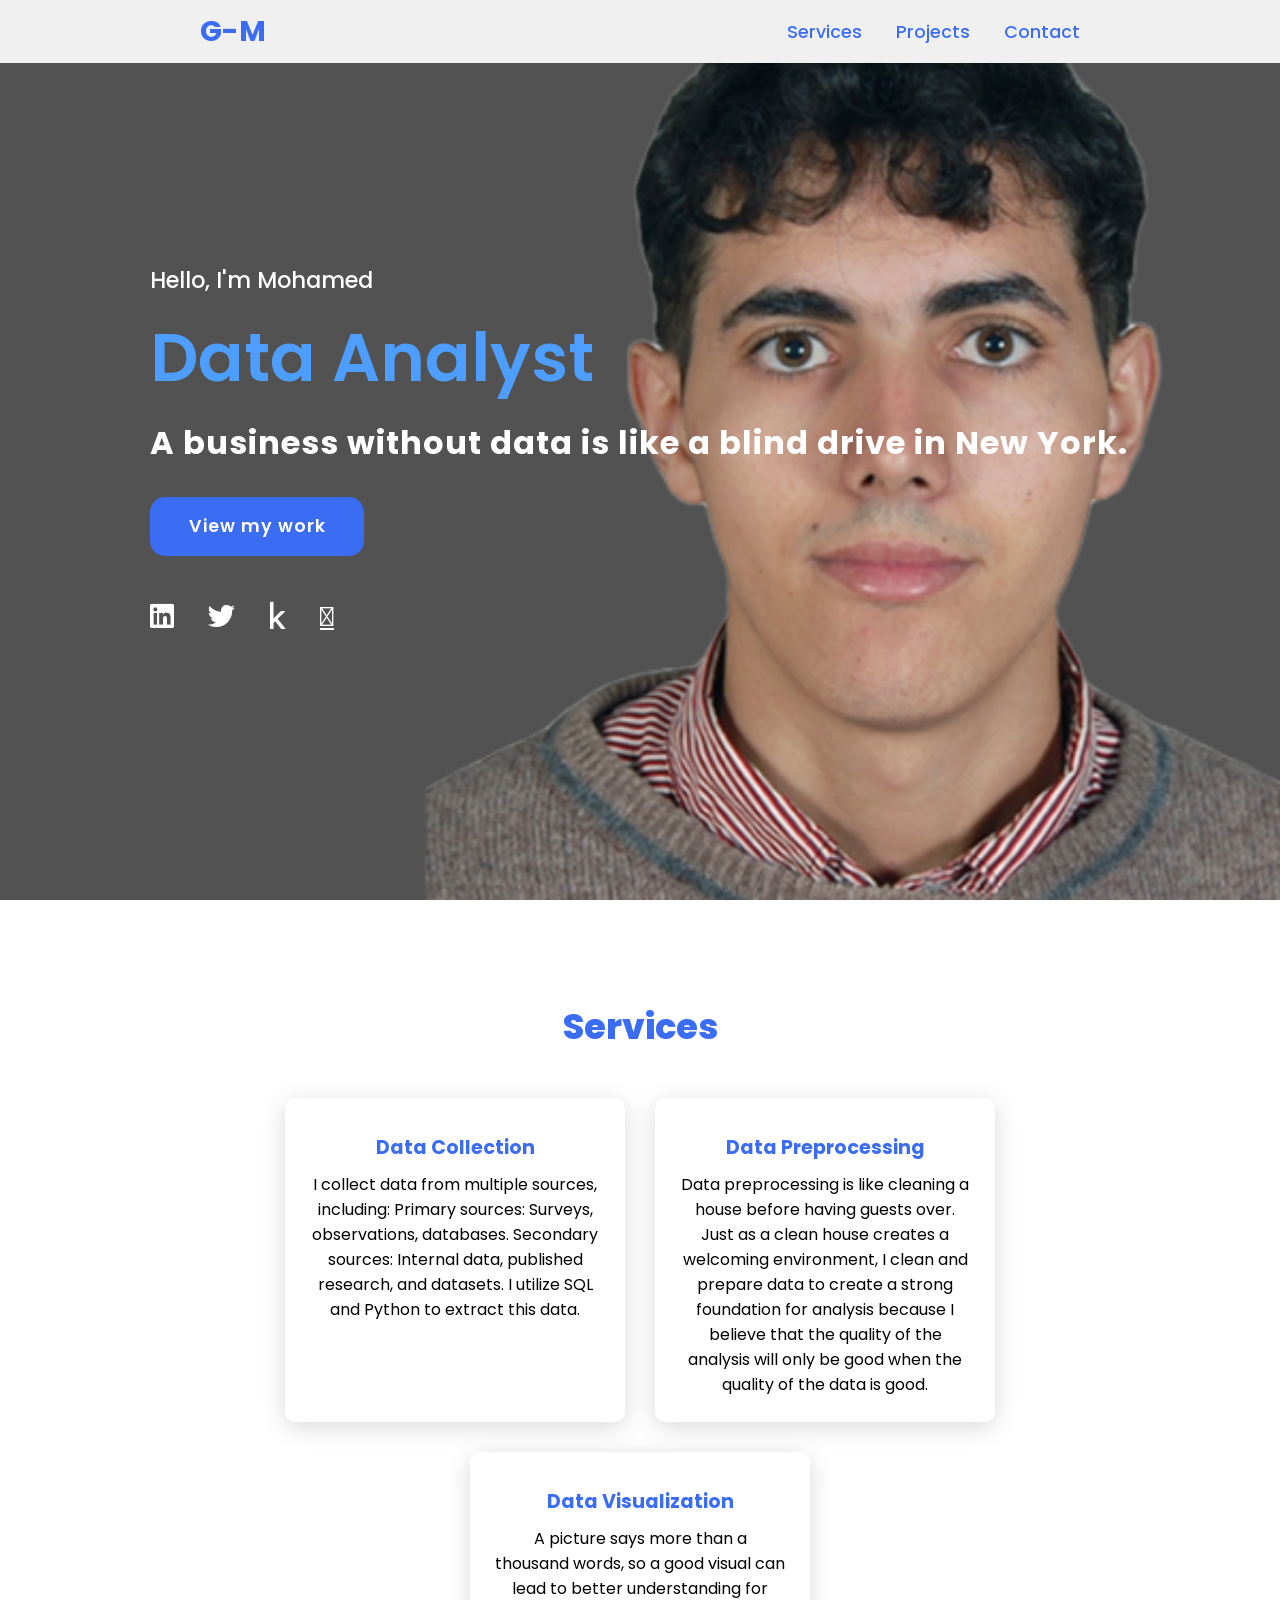
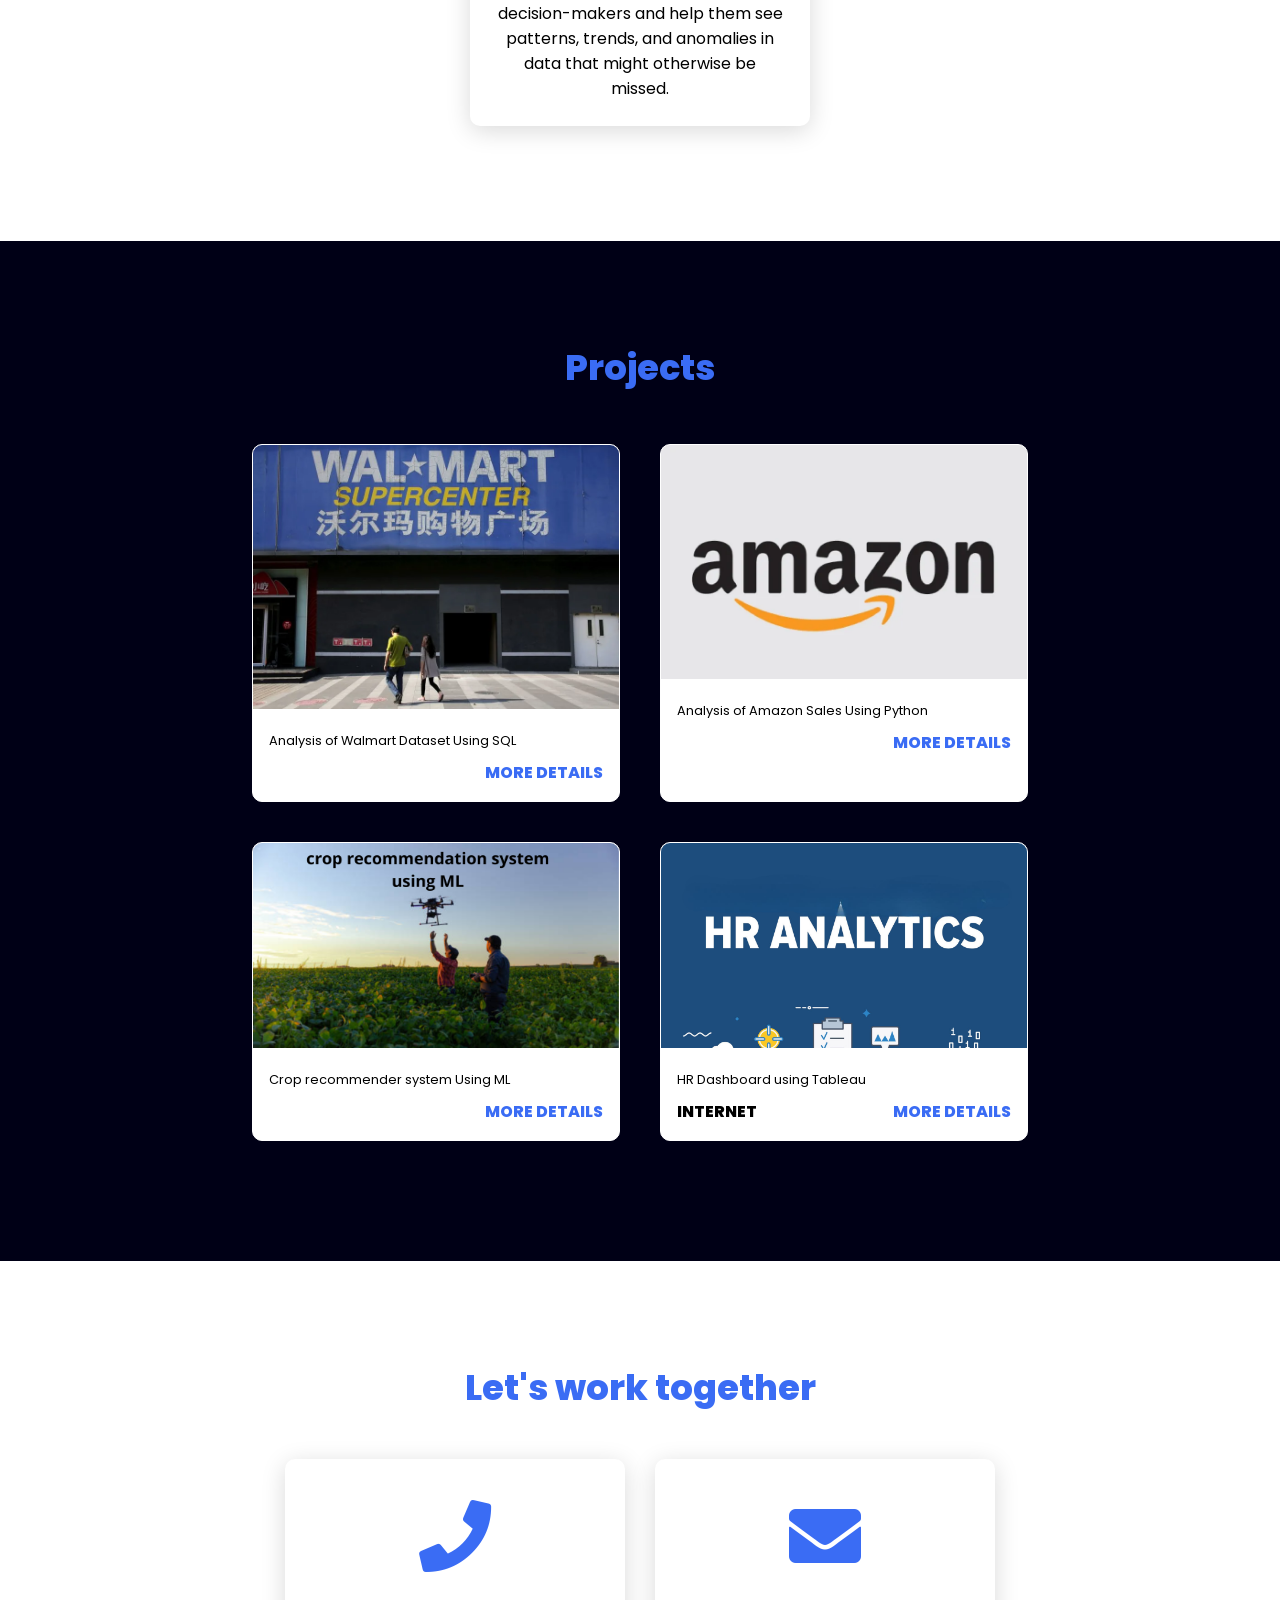
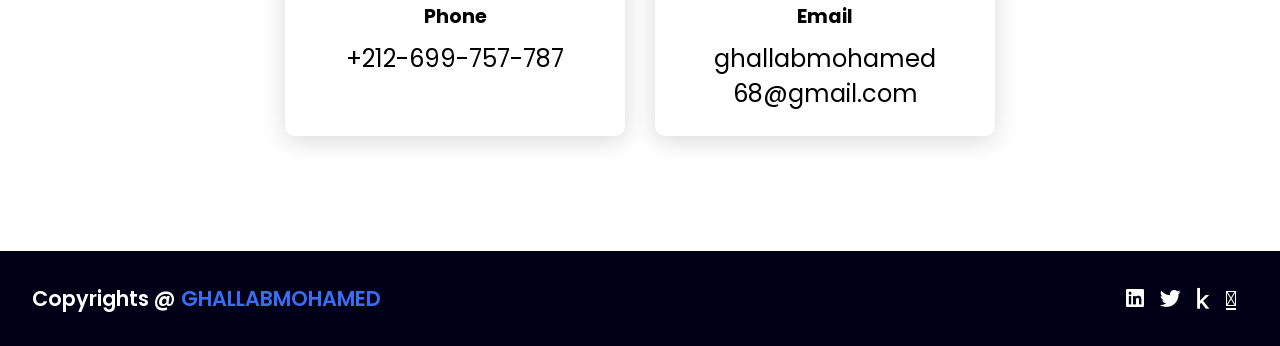
==== index.html @ c9caf2e6 "first commit" ====
<!DOCTYPE html>
<html lang="en">
<head>
    <meta charset="UTF-8">
    <meta http-equiv="X-UA-Compatible" content="IE=edge">
    <meta name="viewport" content="width=device-width, initial-scale=1.0">
    <link rel="stylesheet" href="https://cdnjs.cloudflare.com/ajax/libs/font-awesome/5.15.4/css/all.min.css">
    <link rel="stylesheet" href="style.css">
    <title>MOHAMED GHALLAB</title>
</head>
<body>

    <header>
        <a href="#" class="logo">G-M</a>
        <nav class="navigation">
            <a href="#services">Services</a>
            <a href="#projects">Projects</a>
            <a href="#contact">Contact</a>
        </nav>
    </header>


    <section class="main">
        <div>
            <h2>Hello, I'm Mohamed<br><span>Data Analyst</span></h2>
            <h3>A business without data is like a blind drive in New York.</h3>
            <a href="#projects" class="main-btn">View my work</a>
            <div class="social-icons">
                <a href="https://www.linkedin.com/in/mohamed-ghallab-603344230/"><i class="fab fa-linkedin"></i></a>
                <a href="https://x.com/Mohamed05622472"><i class="fab fa-twitter"></i></a>
                <a href="https://www.kaggle.com/moghallab"><i class="fab fa-kaggle"></i></a>
                <a href="https://github.com/MOHAMEDGHALLB"><i class="fa-brands fa-github"></i></a>
            </div>
        </div>
    </section>

    <section class="cards" id="services">
        <h2 class="title">Services</h2>
        <div class="content">
            <div class="card">
                <div class="icon">
                    <i class=></i>
                </div>
                <div class="info">
                    <h3>Data Collection</h3>
                    <p>I collect data from multiple sources, including:
                        Primary sources: Surveys, observations, databases.
                        Secondary sources: Internal data, published research, and datasets.
                        I utilize SQL and Python to extract this data.</p>
                </div>
            </div>
            <div class="card">
                <div class="icon">
                    <i class=></i>
                </div>
                <div class="info">
                    <h3>Data Preprocessing</h3>
                    <p>Data preprocessing is like cleaning a house before having guests over. Just as a clean house creates a welcoming environment, I clean and prepare data to create a strong foundation for analysis because I believe that the quality of the analysis will only be good when the quality of the data is good.</p>
                </div>
            </div>
            <div class="card">
                <div class="icon">
                    <i class=></i>
                </div>
                <div class="info">
                    <h3>Data Visualization </h3>
                    <p>A picture says more than a thousand words, so a good visual can lead to better understanding for decision-makers and help them see patterns, trends, and anomalies in data that might otherwise be missed.</p>
                </div>
            </div>
        </div>
    </section>

    <section class="projects" id="projects">
        <h2 class="title">Projects</h2>
        <div class="content">
            <div class="project-card">
                <div class="project-image">
                    <img src="images/walmart.webp" />
                </div>
                <div class="project-info">
                    <p class="project-category">
                        Analysis of Walmart Dataset Using SQL</p>
                    <strong class="project-title">
                        <span></span>
                        <a href="https://github.com/MOHAMEDGHALLB/-walmart-analysis-project-use-SQL" class="more-details">More details</a>
                    </strong>
                </div>
            </div>
            <div class="project-card">
                <div class="project-image">
                    <img src="images/amazon.webp" />
                </div>
                <div class="project-info">
                    <p class="project-category">Analysis of Amazon Sales Using Python</p>
                    <strong class="project-title">
                        <span></span>
                        <a href="https://github.com/MOHAMEDGHALLB/Amazon-Sales-Analysis" class="more-details">More details</a>
                    </strong>
                </div>
            </div>
            <div class="project-card">
                <div class="project-image">
                    <img src="images/crop.png" />
                </div>
                <div class="project-info">
                    <p class="project-category">Crop recommender system Using ML</p>
                    <strong class="project-title">
                        <span></span>
                        <a href="https://github.com/MOHAMEDGHALLB/Agriculture_C_R_System" class="more-details">More details</a>
                    </strong>
                </div>
            </div>
            
            <div class="project-card">
                <div class="project-image">
                    <img src="images/RH.jpg" />
                </div>
                <div class="project-info">
                    <p class="project-category">HR Dashboard using Tableau</p>
                    <strong class="project-title">
                        <span>Internet</span>
                        <a href="https://public.tableau.com/app/profile/mohamed.ghallab/viz/Book1_17102744918050/RHAnalysisReport" class="more-details">More details</a>
                    </strong>
                </div>
            </div>
        </div>
    </section>

    <section class="cards contact" id="contact">
        <h2 class="title">Let's work together</h2>
        <div class="content">
            <div class="card">
                <div class="icon">
                    <i class="fas fa-phone"></i>
                </div>
                <div class="info">
                    <h3>Phone</h3>
                    <p>+212-699-757-787</p>
                </div>
            </div>
            <div class="card">
                <div class="icon">
                    <i class="fas fa-envelope"></i>
                </div>
                <div class="info">
                    <h3>Email</h3>
                    <p>ghallabmohamed
                        68@gmail.com</p>
                </div>
            </div>
        </div>
    </section>
    
    <footer class="footer">
        <p class="footer-title">Copyrights @ <span>GHALLABMOHAMED</span></p>
        <div class="social-icons">
            <a href="https://www.linkedin.com/in/mohamed-ghallab-603344230/"><i class="fab fa-linkedin"></i></a>
            <a href="https://x.com/Mohamed05622472"><i class="fab fa-twitter"></i></a>
            <a href="https://www.kaggle.com/moghallab"><i class="fab fa-kaggle"></i></a>
            <a href="https://github.com/MOHAMEDGHALLB"><i class="fa-brands fa-github"></i></a>
        </div>
    </footer>

</body>

</html>
---- style.css ----
@import url('https://fonts.googleapis.com/css2?family=Poppins:ital,wght@0,100;0,200;0,300;0,400;0,500;0,600;0,700;0,800;0,900;1,100;1,200;1,300;1,400;1,500;1,600;1,700;1,800;1,900&display=swap');

*{
    font-family: 'Poppins', sans-serif;
    margin: 0;
    padding: 0;
    box-sizing: border-box;
    scroll-behavior: smooth; 
}


header {
    background-color: #f0f0f0;
    width: 100%;
    position: fixed;
    z-index: 999;
    display: flex;
    justify-content: space-between;
    align-items: center;
    padding: 10px 200px ;
}

.logo{
    text-decoration: none;
    color: #3a6cf4;
    text-transform: uppercase;
    font-weight: 700;
    font-size: 1.8em;
}

.navigation a{
    color: #3a6cf4;
    text-decoration: none;
    font-size: 1.1em;
    font-weight: 500;
    padding-left: 30px;
}

.navigation a:hover{
    color: #601cfc;
}

section {
    padding: 100px 150px;
}

.main {
    width: 100%;
    min-height: 100vh;
    display: flex;
    align-items: center;
    background: url(images/17.png) no-repeat;
    background-size: cover;
    background-position: right ;
    background-attachment: fixed;
}

.main h2 {
    color: #fff;
    font-size: 1.4em;
    font-weight: 500;
}

.main h2 span {
    display: inline-block;
    margin-top: 10px;
    color: #4e9eff;
    font-size: 3em;
    font-weight: 600;
}

.main h3 {
    color: #fff;
    font-size: 2em;
    font-weight: 700;
    letter-spacing: 1px;
    margin-top: 10px;
    margin-bottom: 30px;
}

.main-btn {
    color: #fff;
    background-color: #3a6cf4;
    text-decoration: none;
    font-size: 1.1em;
    font-weight: 600;
    display: inline-block;
    padding: 0.9375em 2.1875em;
    letter-spacing: 1px;
    border-radius: 15px;
    margin-bottom: 40px;
    transition: 0.7s ease;
}

.main-btn:hover {
    background-color: #0a49f6;
    transform: scale(1.1);
}

.social-icons a {
    color: #fff;
    font-size: 1.7em;
    padding-right: 30px;
}

.title {
    display: flex;
    justify-content: center;
    color: #3a6cf4;
    font-size: 2.2em;
    font-weight: 800;
    margin-bottom: 30px;
}

.content {
    display: flex;
    justify-content: center;
    flex-direction: row;
    flex-wrap: wrap;
}

.card {
    background-color: #fff;
    width: 21.25em;
    box-shadow: 0 5px 25px rgba(1 1 1 / 15%);
    border-radius: 10px;
    padding: 25px;
    margin: 15px;
    transition: 0.7s ease;
}

.card:hover {
    transform: scale(1.1);
}

.card .icon {
    color: #3a6cf4;
    font-size: 8em;
    text-align: center;
}

.info {
    text-align: center;
}

.info h3{
    color: #3a6cf4;
    font-size: 1.2em;
    font-weight: 700;
    margin: 10px;
}

.projects {
    background-color: #000016;
}

.projects .content{
    margin-top: 30px;
}

.project-card {
    background-color: #fff;
    border: 1px solid #fff;
    min-height: 14em;
    width: 23em;
    overflow: hidden;
    border-radius: 10px;
    margin: 20px;
    transition: 0.7s ease;
}

.project-card:hover {
   transform: scale(1.1);
}

.project-card:hover .project-image {
    opacity: 0.9;
 }

.project-image img{
    width: 100%
}

.project-info {
    padding: 1em;
}

.project-category {
    font-size: 0.8em;
    color: #000;
}

.project-title {
    display: flex;
    justify-content: space-between;
    text-transform: uppercase;
    font-weight: 800;
    margin-top: 10px;
}

.more-details {
    text-decoration: none;
    color: #3a6cf4;
}

.more-details:hover {
    color: #601cfc;
}

.contact .icon{
    font-size: 4.5em;
}

.contact .info h3 {
    color: #000;
}

.contact .info p {
    font-size: 1.5em;
}

.footer {
    background-color: #000016;
    color: #fff;
    padding: 2em;
    display: flex;
    justify-content: space-between;
}

.footer-title {
    font-size: 1.3em;
    font-weight: 600;
}

.footer-title span {
    color: #3a6cf4;
}

.footer .social-icons a{
    font-size: 1.3em;
    padding: 0 12px 0 0;
}

@media (max-width:1023px){
    header{
        padding: 12px 20px;
    }

    .navigation a{
        padding-left: 10px;
    }

    .title{
        font-size: 1.8em;
    }

    section{
        padding: 80px 20px;
    }

    .main-content h2{
        font-size: 1em;
    }

    .main-content h3{
        font-size: 1.6em;
    }

    .content{
        flex-direction: column;
        align-items: center;
    }

}

@media (max-width:641px){
    body{
        font-size: 12px;
    }

    .main-content h2{
        font-size: 0.8em;
    }

    .main-content h3{
        font-size: 1.4em;
    }
}

@media (max-width:300px){
    body{
        font-size: 10px;
     
    }
}
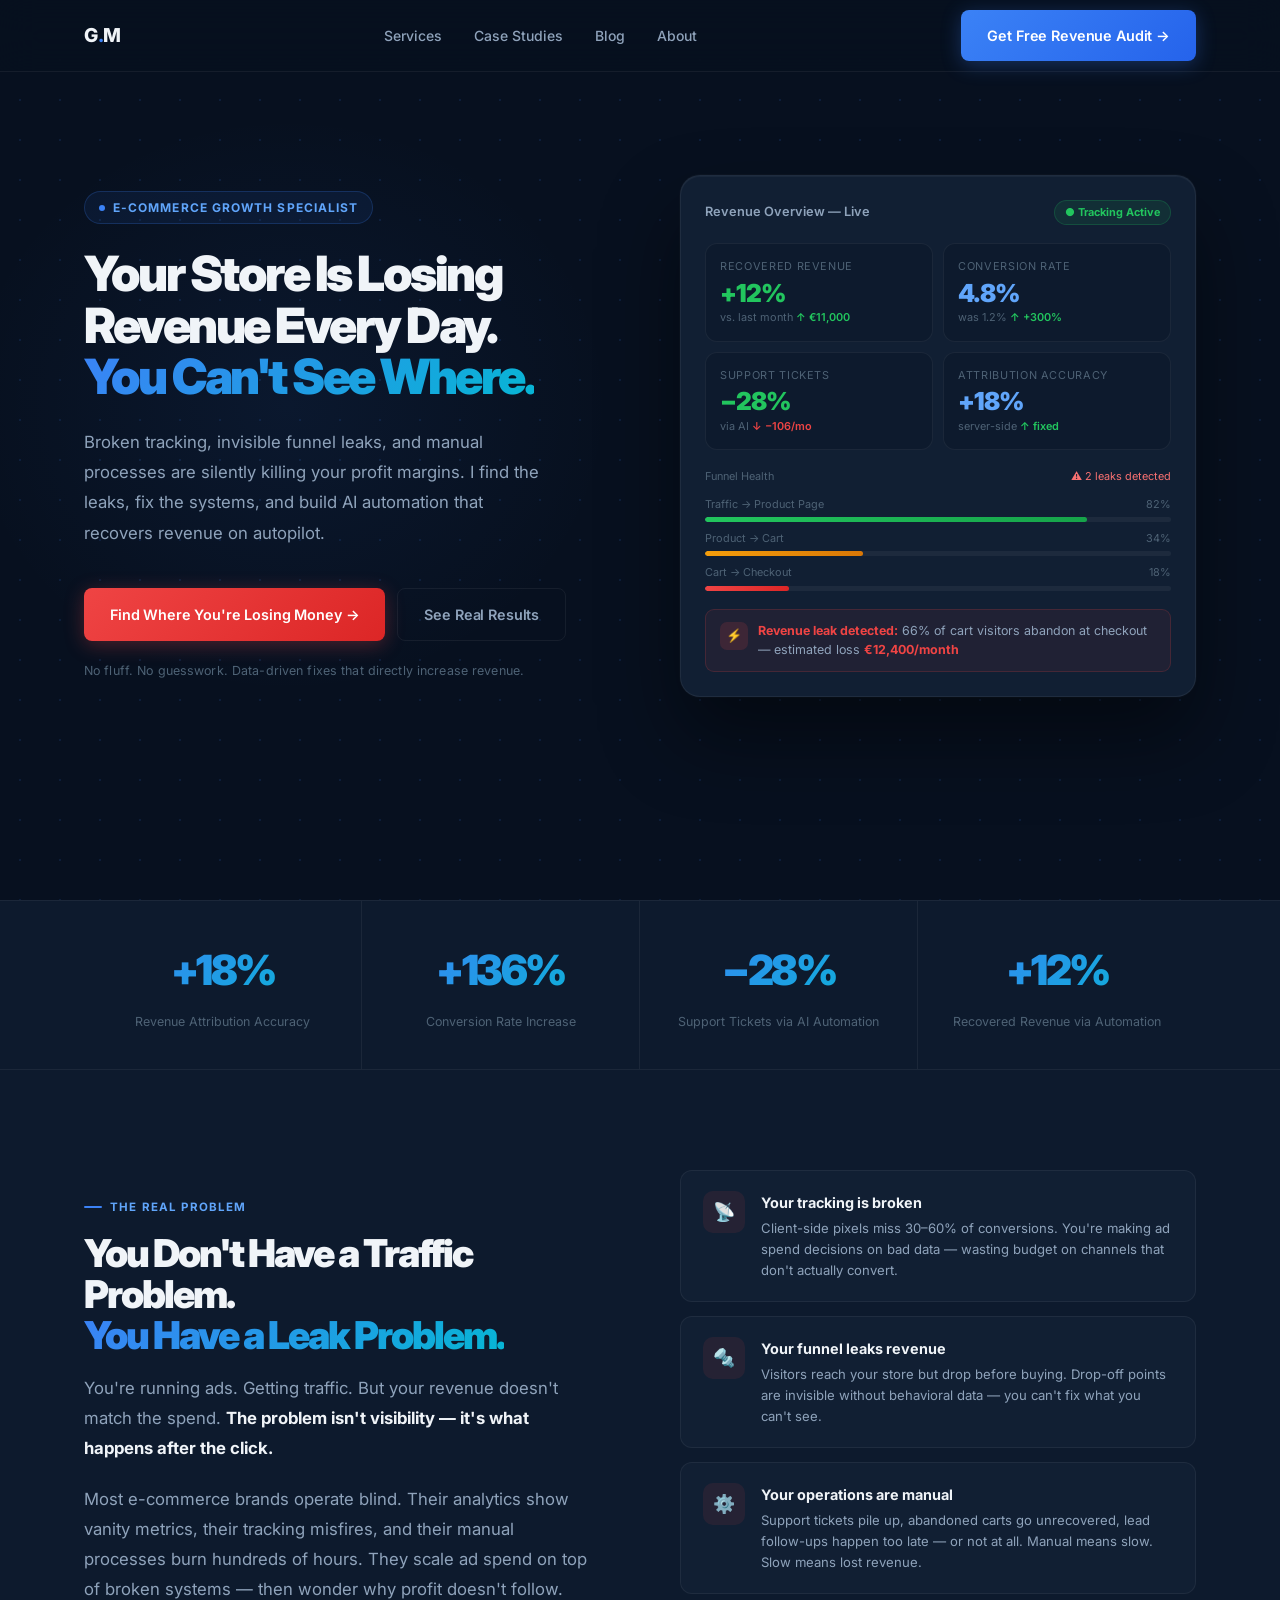
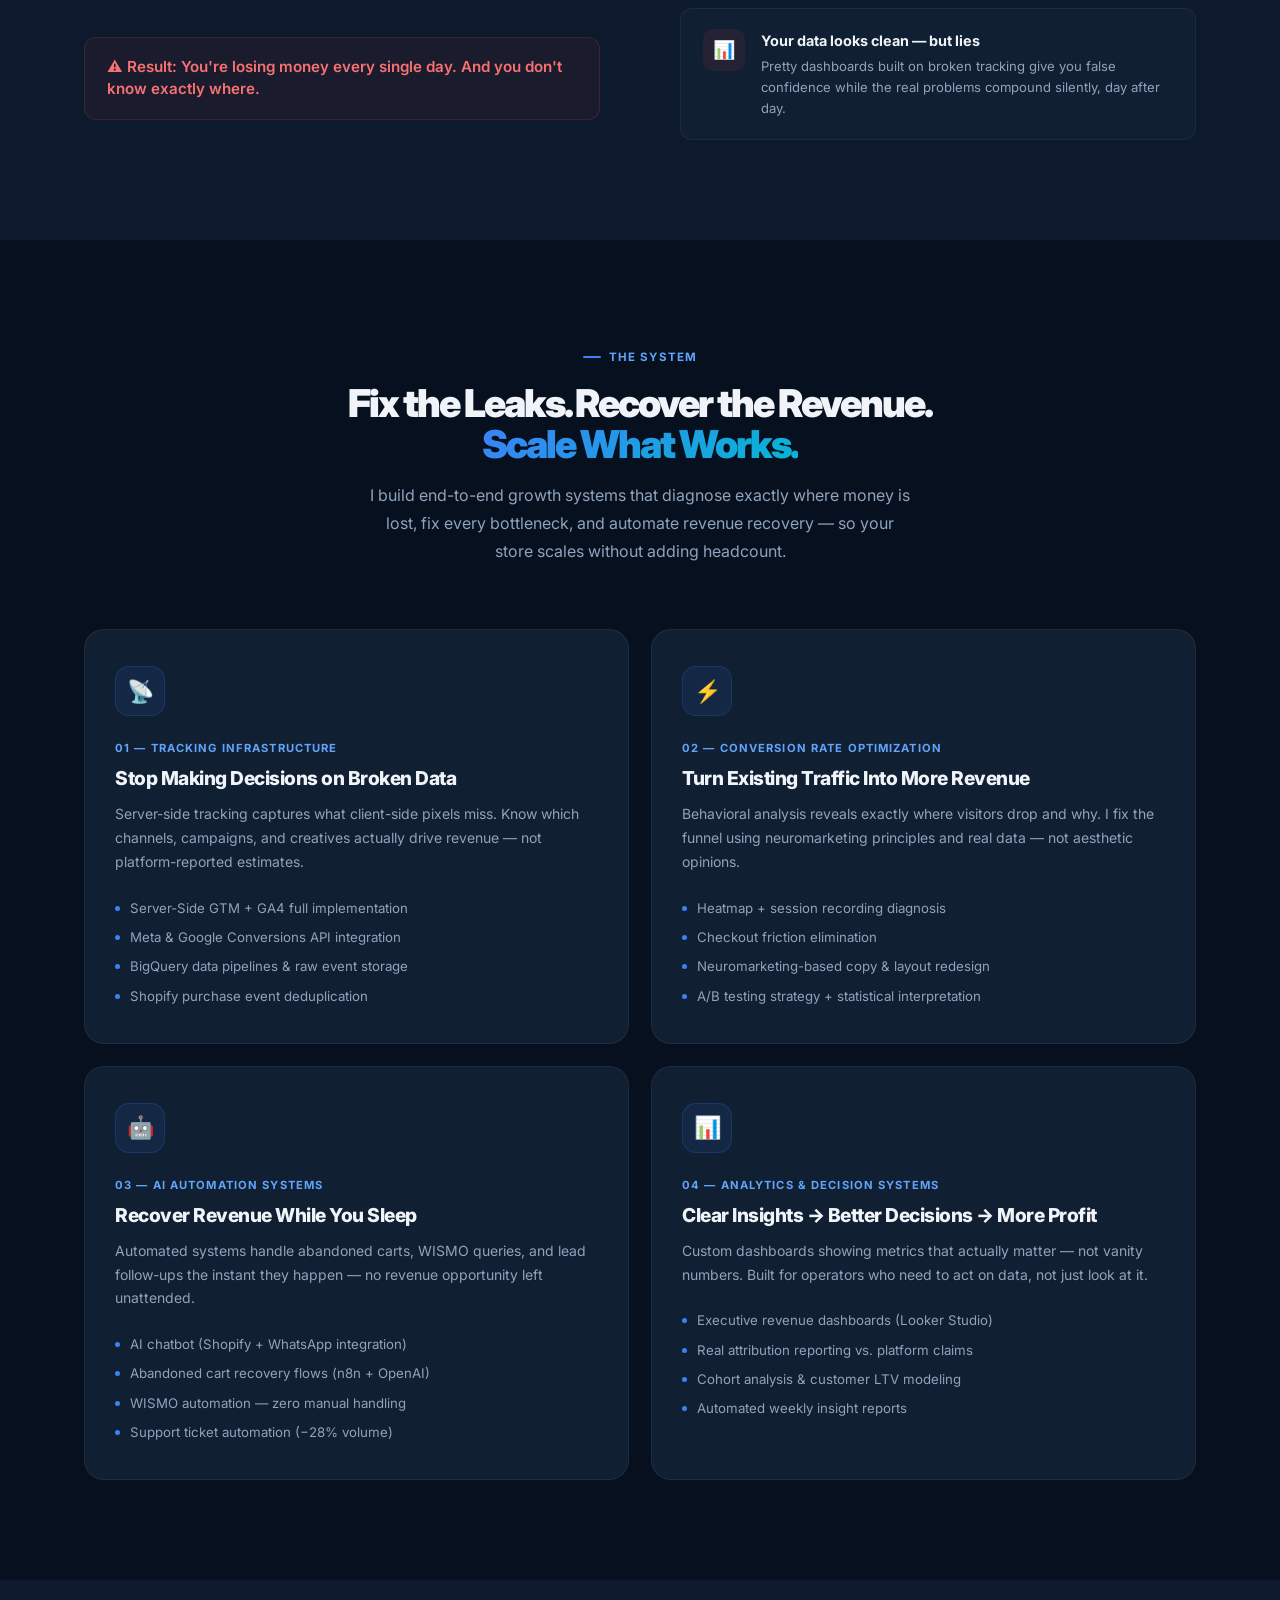
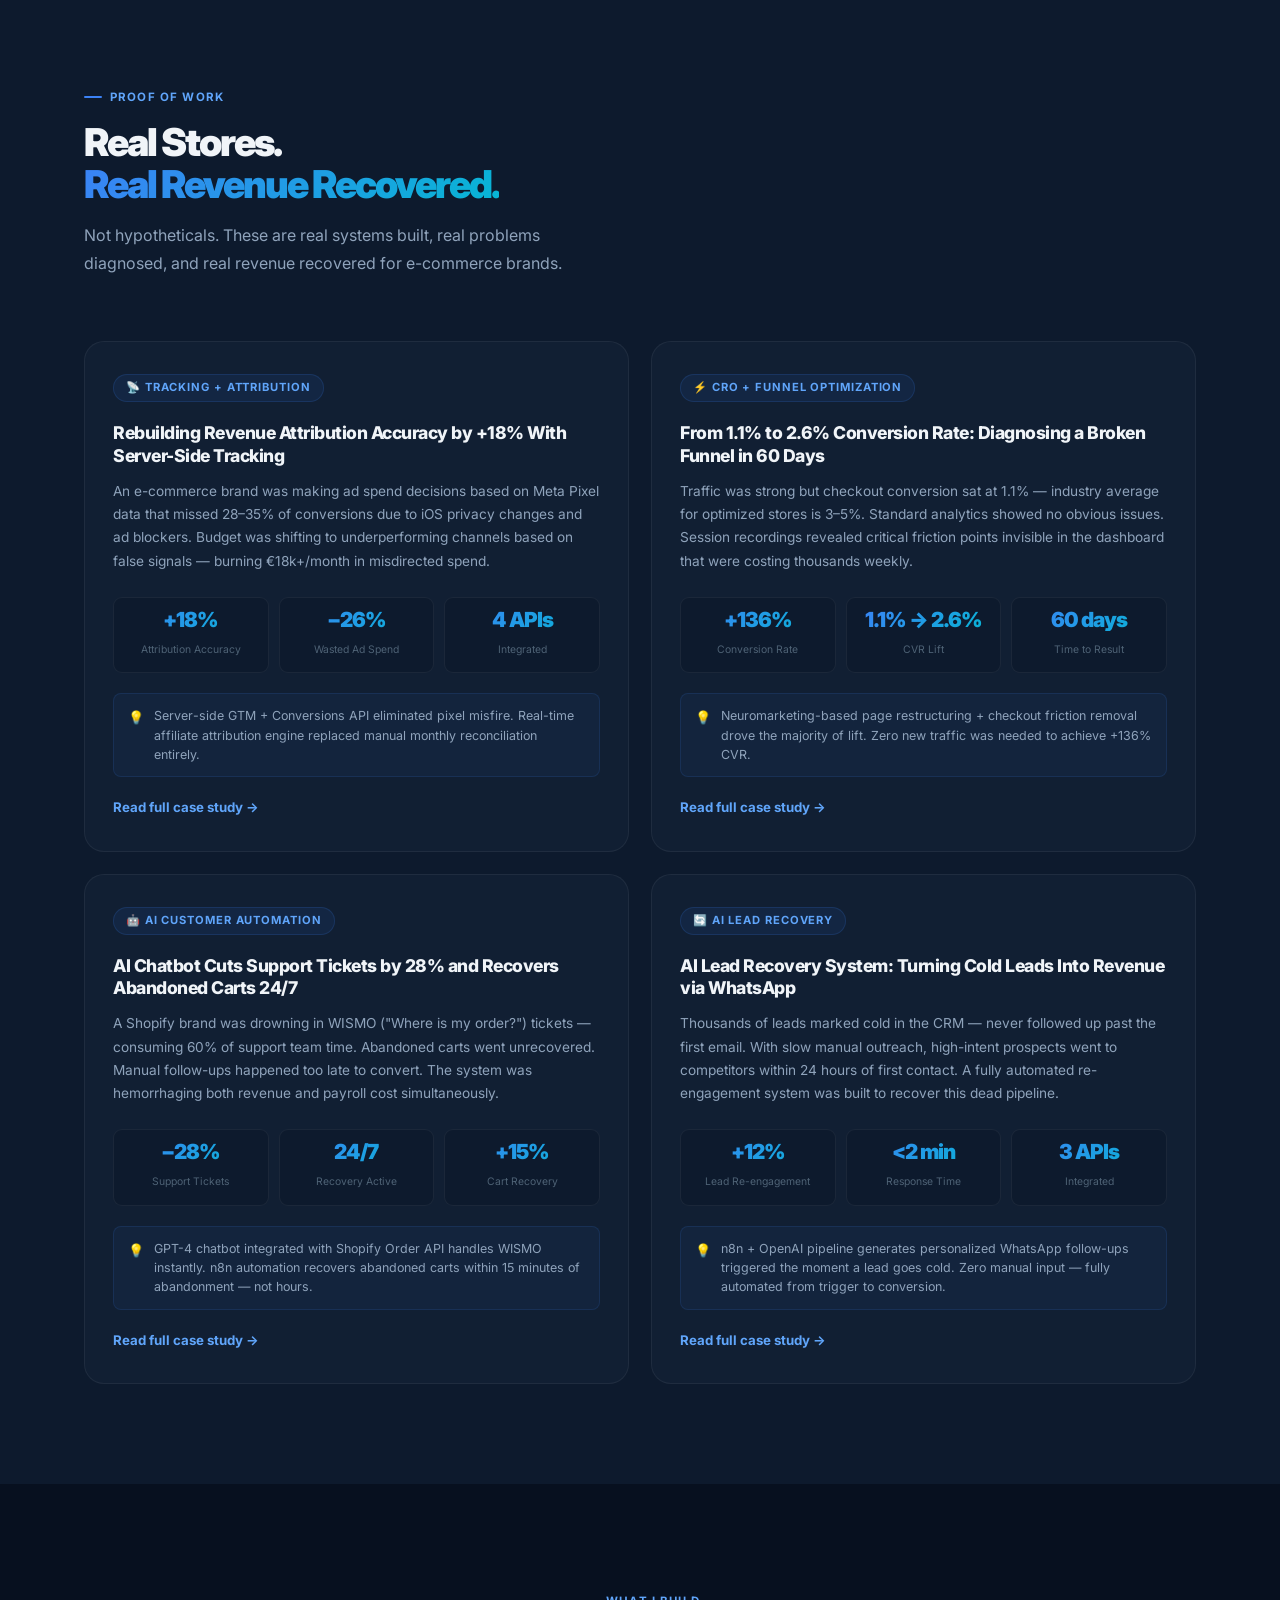
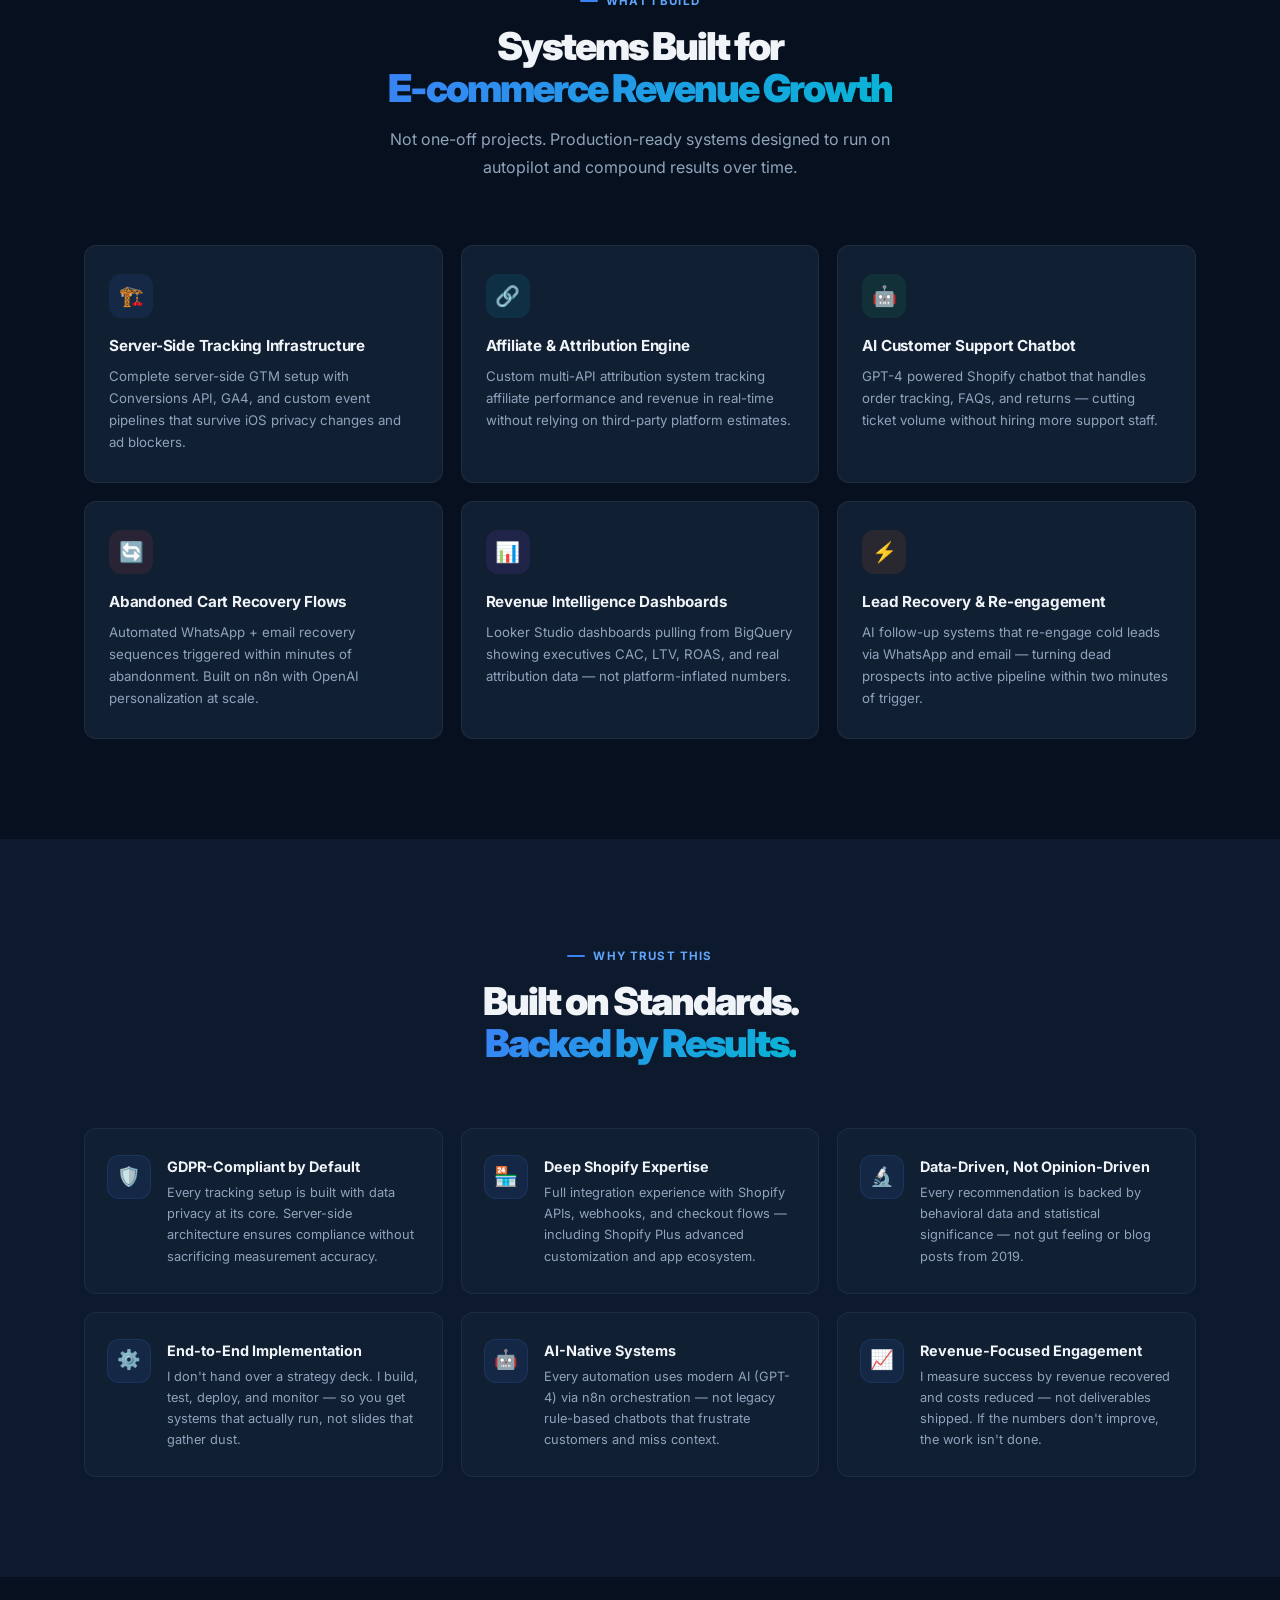
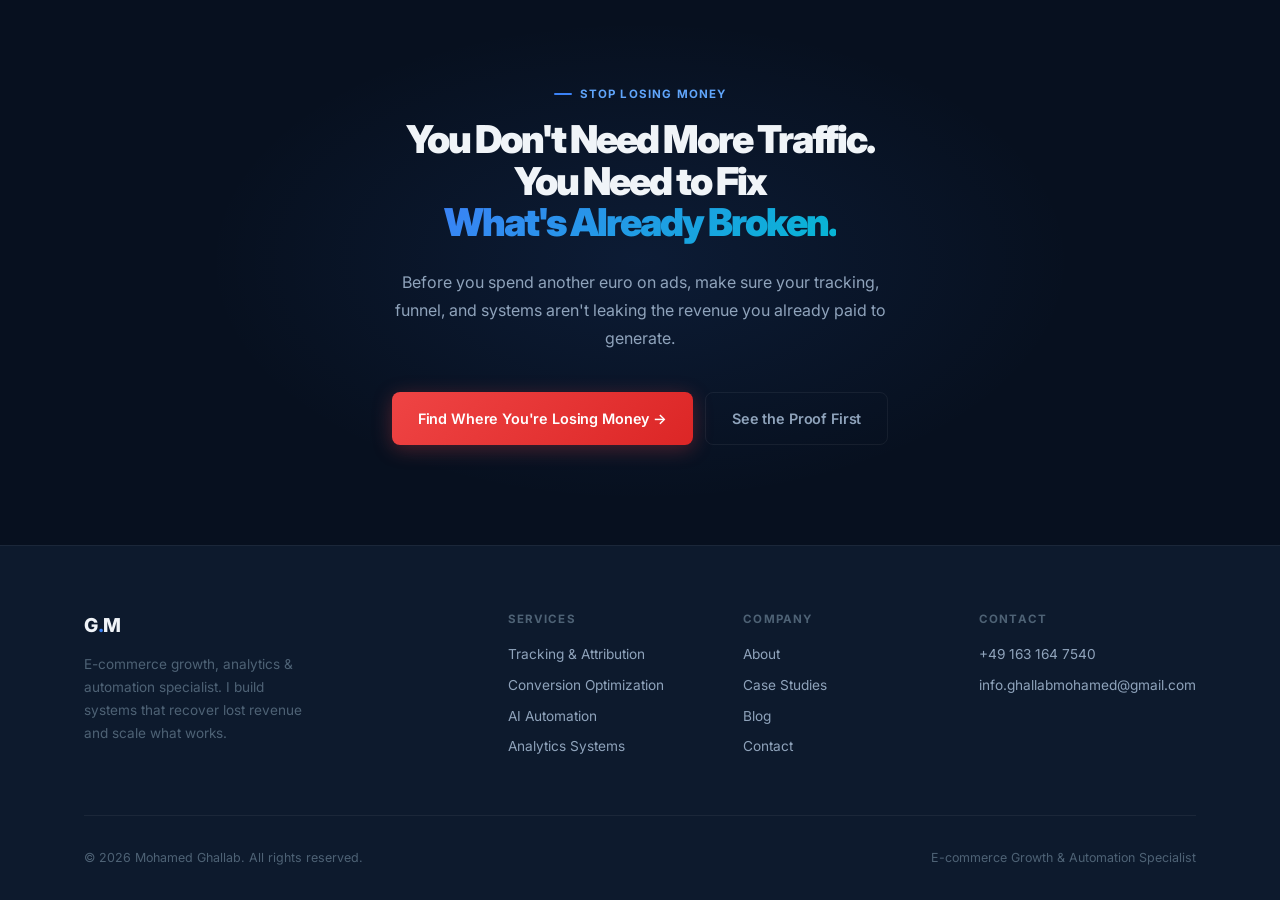
==== commit 91152d09: "upated of protfolio" ====
--- a/index.html
+++ b/index.html
@@ -1,166 +1,1573 @@
 <!DOCTYPE html>
 <html lang="en">
+
 <head>
     <meta charset="UTF-8">
-    <meta http-equiv="X-UA-Compatible" content="IE=edge">
     <meta name="viewport" content="width=device-width, initial-scale=1.0">
-    <link rel="stylesheet" href="https://cdnjs.cloudflare.com/ajax/libs/font-awesome/5.15.4/css/all.min.css">
-    <link rel="stylesheet" href="style.css">
-    <title>MOHAMED GHALLAB</title>
+    <meta name="description" content="Mohamed Ghallab — E-commerce Growth, Analytics & Automation Specialist. I fix broken tracking, recover lost revenue, and automate your store's operations.">
+    <title>Mohamed Ghallab — E-commerce Growth & Automation Specialist</title>
+    <link rel="preconnect" href="https://fonts.googleapis.com">
+    <link rel="preconnect" href="https://fonts.gstatic.com" crossorigin>
+    <link href="https://fonts.googleapis.com/css2?family=Inter:wght@300;400;500;600;700;800;900&display=swap" rel="stylesheet">
+
+    <style>
+        /* ===========================
+           RESET & CSS VARIABLES
+        =========================== */
+        :root {
+            --bg:          #07101f;
+            --bg-2:        #0d1a2d;
+            --bg-card:     #111f33;
+            --border:      rgba(255, 255, 255, 0.06);
+            --border-hi:   rgba(59, 130, 246, 0.28);
+            --blue:        #3b82f6;
+            --blue-light:  #60a5fa;
+            --cyan:        #06b6d4;
+            --red:         #ef4444;
+            --green:       #22c55e;
+            --text:        #f0f4f8;
+            --text-2:      #8fa3bb;
+            --text-3:      #4e6275;
+            --nav-h:       72px;
+            --r:           12px;
+            --r-lg:        20px;
+        }
+
+        *, *::before, *::after {
+            margin: 0; padding: 0; box-sizing: border-box;
+        }
+
+        html { scroll-behavior: smooth; }
+
+        body {
+            font-family: 'Inter', sans-serif;
+            background: var(--bg);
+            color: var(--text);
+            line-height: 1.6;
+            -webkit-font-smoothing: antialiased;
+            overflow-x: hidden;
+        }
+
+        a { text-decoration: none; color: inherit; }
+        ul { list-style: none; }
+
+        /* ===========================
+           UTILITIES
+        =========================== */
+        .container {
+            width: 100%;
+            max-width: 1160px;
+            margin: 0 auto;
+            padding: 0 24px;
+        }
+
+        .gradient-text {
+            background: linear-gradient(135deg, #3b82f6, #06b6d4);
+            -webkit-background-clip: text;
+            -webkit-text-fill-color: transparent;
+            background-clip: text;
+        }
+
+        /* ===========================
+           BUTTONS
+        =========================== */
+        .btn {
+            display: inline-flex;
+            align-items: center;
+            gap: 8px;
+            padding: 14px 26px;
+            border-radius: 8px;
+            font-size: 0.9rem;
+            font-weight: 600;
+            cursor: pointer;
+            transition: all 0.2s ease;
+            border: none;
+            white-space: nowrap;
+            letter-spacing: -0.01em;
+        }
+
+        .btn-primary {
+            background: linear-gradient(135deg, #3b82f6, #2563eb);
+            color: #fff;
+            box-shadow: 0 4px 20px rgba(59, 130, 246, 0.3);
+        }
+        .btn-primary:hover {
+            transform: translateY(-2px);
+            box-shadow: 0 8px 30px rgba(59, 130, 246, 0.45);
+        }
+
+        .btn-ghost {
+            background: transparent;
+            border: 1px solid var(--border);
+            color: var(--text-2);
+        }
+        .btn-ghost:hover {
+            border-color: var(--border-hi);
+            color: var(--text);
+            background: rgba(59, 130, 246, 0.05);
+        }
+
+        .btn-danger {
+            background: linear-gradient(135deg, #ef4444, #dc2626);
+            color: #fff;
+            box-shadow: 0 4px 20px rgba(239, 68, 68, 0.3);
+        }
+        .btn-danger:hover {
+            transform: translateY(-2px);
+            box-shadow: 0 8px 30px rgba(239, 68, 68, 0.45);
+        }
+
+        /* ===========================
+           NAVIGATION
+        =========================== */
+        nav {
+            position: fixed;
+            top: 0; left: 0; right: 0;
+            height: var(--nav-h);
+            background: rgba(7, 16, 31, 0.88);
+            backdrop-filter: blur(18px);
+            border-bottom: 1px solid var(--border);
+            z-index: 100;
+            display: flex;
+            align-items: center;
+        }
+
+        .nav-inner {
+            display: flex;
+            align-items: center;
+            justify-content: space-between;
+            width: 100%;
+        }
+
+        .logo {
+            font-size: 1.2rem;
+            font-weight: 800;
+            letter-spacing: -0.5px;
+        }
+        .logo-dot { color: var(--blue); }
+
+        .nav-links {
+            display: flex;
+            align-items: center;
+            gap: 2rem;
+        }
+        .nav-links a {
+            font-size: 0.875rem;
+            font-weight: 500;
+            color: var(--text-2);
+            transition: color 0.2s;
+        }
+        .nav-links a:hover { color: var(--text); }
+
+        /* ===========================
+           HERO
+        =========================== */
+        .hero {
+            min-height: 100vh;
+            padding-top: var(--nav-h);
+            display: flex;
+            align-items: center;
+            position: relative;
+            overflow: hidden;
+        }
+
+        /* Dot-grid background */
+        .hero::before {
+            content: '';
+            position: absolute;
+            inset: 0;
+            background-image:
+                radial-gradient(circle, rgba(59,130,246,0.12) 1px, transparent 1px);
+            background-size: 40px 40px;
+            pointer-events: none;
+        }
+
+        /* Glow blob */
+        .hero::after {
+            content: '';
+            position: absolute;
+            top: 10%;
+            left: -5%;
+            width: 55%;
+            height: 70%;
+            background: radial-gradient(ellipse, rgba(59,130,246,0.07) 0%, transparent 65%);
+            pointer-events: none;
+        }
+
+        .hero-inner {
+            display: grid;
+            grid-template-columns: 1fr 1fr;
+            gap: 5rem;
+            align-items: center;
+            padding: 6rem 0;
+            position: relative;
+            z-index: 1;
+        }
+
+        /* Status pill */
+        .hero-label {
+            display: inline-flex;
+            align-items: center;
+            gap: 8px;
+            background: rgba(59,130,246,0.08);
+            border: 1px solid rgba(59,130,246,0.22);
+            color: var(--blue-light);
+            font-size: 0.75rem;
+            font-weight: 700;
+            letter-spacing: 0.09em;
+            text-transform: uppercase;
+            padding: 6px 14px;
+            border-radius: 100px;
+            margin-bottom: 1.5rem;
+        }
+
+        .hero-dot {
+            width: 6px; height: 6px;
+            border-radius: 50%;
+            background: var(--blue);
+            animation: blink 2s infinite;
+        }
+
+        @keyframes blink {
+            0%, 100% { opacity: 1; }
+            50%       { opacity: 0.25; }
+        }
+
+        .hero-headline {
+            font-size: clamp(2.2rem, 3.8vw, 3.65rem);
+            font-weight: 900;
+            line-height: 1.06;
+            letter-spacing: -2.5px;
+            margin-bottom: 1.5rem;
+        }
+
+        .hero-sub {
+            font-size: 1.05rem;
+            color: var(--text-2);
+            line-height: 1.8;
+            margin-bottom: 2.5rem;
+            max-width: 470px;
+        }
+
+        .hero-actions {
+            display: flex;
+            flex-wrap: wrap;
+            gap: 12px;
+            margin-bottom: 1.25rem;
+        }
+
+        .hero-trust {
+            font-size: 0.78rem;
+            color: var(--text-3);
+            letter-spacing: 0.01em;
+        }
+
+        /* ===========================
+           HERO DASHBOARD (right col)
+        =========================== */
+        .dashboard {
+            background: var(--bg-card);
+            border: 1px solid var(--border);
+            border-radius: var(--r-lg);
+            padding: 24px;
+            box-shadow:
+                0 40px 80px rgba(0,0,0,0.45),
+                0 0 0 1px rgba(255,255,255,0.02),
+                inset 0 1px 0 rgba(255,255,255,0.04);
+        }
+
+        .db-header {
+            display: flex;
+            align-items: center;
+            justify-content: space-between;
+            margin-bottom: 18px;
+        }
+
+        .db-title {
+            font-size: 0.8rem;
+            font-weight: 600;
+            color: var(--text-2);
+        }
+
+        .db-badge {
+            font-size: 0.68rem;
+            font-weight: 700;
+            background: rgba(34,197,94,0.1);
+            color: #22c55e;
+            border: 1px solid rgba(34,197,94,0.2);
+            padding: 3px 10px;
+            border-radius: 100px;
+        }
+
+        .db-metrics {
+            display: grid;
+            grid-template-columns: 1fr 1fr;
+            gap: 10px;
+            margin-bottom: 18px;
+        }
+
+        .metric-card {
+            background: var(--bg-2);
+            border: 1px solid var(--border);
+            border-radius: var(--r);
+            padding: 14px;
+        }
+
+        .metric-label {
+            font-size: 0.68rem;
+            color: var(--text-3);
+            text-transform: uppercase;
+            letter-spacing: 0.06em;
+            margin-bottom: 5px;
+        }
+
+        .metric-val {
+            font-size: 1.55rem;
+            font-weight: 900;
+            letter-spacing: -1px;
+            line-height: 1;
+        }
+        .metric-val.green { color: var(--green); }
+        .metric-val.blue  { color: var(--blue-light); }
+
+        .metric-sub {
+            font-size: 0.68rem;
+            color: var(--text-3);
+            margin-top: 4px;
+        }
+        .metric-sub .up  { color: var(--green); font-weight: 600; }
+        .metric-sub .neg { color: var(--red);   font-weight: 600; }
+
+        /* Funnel bars */
+        .db-funnel { margin-bottom: 18px; }
+
+        .funnel-head {
+            display: flex;
+            justify-content: space-between;
+            font-size: 0.68rem;
+            color: var(--text-3);
+            margin-bottom: 10px;
+        }
+
+        .funnel-row { margin-bottom: 8px; }
+
+        .funnel-meta {
+            display: flex;
+            justify-content: space-between;
+            font-size: 0.68rem;
+            color: var(--text-3);
+            margin-bottom: 4px;
+        }
+
+        .bar-bg {
+            height: 5px;
+            background: rgba(255,255,255,0.05);
+            border-radius: 100px;
+            overflow: hidden;
+        }
+
+        .bar-fill {
+            height: 100%;
+            border-radius: 100px;
+        }
+        .bar-fill.good { background: linear-gradient(90deg, #22c55e, #16a34a); }
+        .bar-fill.warn { background: linear-gradient(90deg, #f59e0b, #d97706); }
+        .bar-fill.bad  { background: linear-gradient(90deg, #ef4444, #dc2626); }
+
+        /* Leak alert */
+        .leak-alert {
+            display: flex;
+            align-items: flex-start;
+            gap: 10px;
+            background: rgba(239,68,68,0.07);
+            border: 1px solid rgba(239,68,68,0.18);
+            border-radius: 9px;
+            padding: 12px 14px;
+            font-size: 0.78rem;
+            color: var(--text-2);
+            line-height: 1.5;
+        }
+
+        .leak-ico {
+            width: 28px; height: 28px;
+            background: rgba(239,68,68,0.14);
+            border-radius: 7px;
+            display: flex;
+            align-items: center;
+            justify-content: center;
+            flex-shrink: 0;
+            font-size: 13px;
+        }
+
+        .leak-alert strong { color: var(--red); }
+
+        /* ===========================
+           KPI STRIP
+        =========================== */
+        .kpi-strip {
+            border-top: 1px solid var(--border);
+            border-bottom: 1px solid var(--border);
+            background: var(--bg-2);
+        }
+
+        .kpi-inner {
+            display: grid;
+            grid-template-columns: repeat(4, 1fr);
+        }
+
+        .kpi-item {
+            padding: 36px 24px;
+            text-align: center;
+            border-right: 1px solid var(--border);
+        }
+        .kpi-item:last-child { border-right: none; }
+
+        .kpi-num {
+            display: block;
+            font-size: 2.6rem;
+            font-weight: 900;
+            letter-spacing: -2.5px;
+            background: linear-gradient(135deg, #3b82f6, #06b6d4);
+            -webkit-background-clip: text;
+            -webkit-text-fill-color: transparent;
+            background-clip: text;
+            margin-bottom: 4px;
+        }
+
+        .kpi-label {
+            font-size: 0.78rem;
+            color: var(--text-3);
+            line-height: 1.4;
+        }
+
+        /* ===========================
+           SHARED SECTION STYLES
+        =========================== */
+        section { padding: 100px 0; }
+
+        .section-tag {
+            display: inline-flex;
+            align-items: center;
+            gap: 8px;
+            font-size: 0.72rem;
+            font-weight: 700;
+            letter-spacing: 0.1em;
+            text-transform: uppercase;
+            color: var(--blue-light);
+            margin-bottom: 1rem;
+        }
+
+        .section-tag::before {
+            content: '';
+            width: 18px; height: 2px;
+            background: var(--blue);
+            display: inline-block;
+            border-radius: 2px;
+        }
+
+        .section-headline {
+            font-size: clamp(1.9rem, 3vw, 2.75rem);
+            font-weight: 900;
+            letter-spacing: -2px;
+            line-height: 1.08;
+            margin-bottom: 1rem;
+        }
+
+        .section-sub {
+            font-size: 1rem;
+            color: var(--text-2);
+            max-width: 540px;
+            line-height: 1.75;
+        }
+
+        .section-header { margin-bottom: 4rem; }
+
+        .section-header.center {
+            text-align: center;
+        }
+        .section-header.center .section-sub {
+            margin: 0 auto;
+        }
+        .section-header.center .section-tag {
+            justify-content: center;
+        }
+
+        /* ===========================
+           PROBLEM SECTION
+        =========================== */
+        .problem { background: var(--bg-2); }
+
+        .problem-grid {
+            display: grid;
+            grid-template-columns: 1fr 1fr;
+            gap: 5rem;
+            align-items: center;
+        }
+
+        .problem-text p {
+            font-size: 1.05rem;
+            color: var(--text-2);
+            line-height: 1.8;
+            margin-bottom: 1.25rem;
+        }
+        .problem-text p strong { color: var(--text); }
+
+        .problem-callout {
+            margin-top: 2rem;
+            padding: 18px 22px;
+            background: rgba(239,68,68,0.06);
+            border: 1px solid rgba(239,68,68,0.18);
+            border-radius: var(--r);
+            font-size: 0.95rem;
+            font-weight: 600;
+            color: #f87171;
+            line-height: 1.5;
+        }
+
+        .pain-cards {
+            display: flex;
+            flex-direction: column;
+            gap: 14px;
+        }
+
+        .pain-card {
+            background: var(--bg-card);
+            border: 1px solid var(--border);
+            border-radius: var(--r);
+            padding: 20px 22px;
+            display: flex;
+            gap: 16px;
+            align-items: flex-start;
+            transition: border-color 0.2s, transform 0.2s;
+        }
+        .pain-card:hover {
+            border-color: rgba(239,68,68,0.28);
+            transform: translateX(4px);
+        }
+
+        .pain-icon {
+            width: 42px; height: 42px;
+            background: rgba(239,68,68,0.09);
+            border-radius: 10px;
+            display: flex;
+            align-items: center;
+            justify-content: center;
+            flex-shrink: 0;
+            font-size: 18px;
+        }
+
+        .pain-card h4 {
+            font-size: 0.9rem;
+            font-weight: 700;
+            margin-bottom: 4px;
+        }
+        .pain-card p {
+            font-size: 0.82rem;
+            color: var(--text-2);
+            line-height: 1.6;
+        }
+
+        /* ===========================
+           SOLUTION SECTION
+        =========================== */
+        .solution-grid {
+            display: grid;
+            grid-template-columns: repeat(2, 1fr);
+            gap: 22px;
+        }
+
+        .solution-card {
+            background: var(--bg-card);
+            border: 1px solid var(--border);
+            border-radius: var(--r-lg);
+            padding: 36px 30px;
+            transition: transform 0.3s, border-color 0.3s, box-shadow 0.3s;
+            position: relative;
+            overflow: hidden;
+        }
+
+        .solution-card::after {
+            content: '';
+            position: absolute;
+            top: 0; left: 0; right: 0;
+            height: 2px;
+            background: linear-gradient(90deg, #3b82f6, #06b6d4);
+            opacity: 0;
+            transition: opacity 0.3s;
+        }
+
+        .solution-card:hover {
+            transform: translateY(-6px);
+            border-color: var(--border-hi);
+            box-shadow: 0 24px 60px rgba(0,0,0,0.35);
+        }
+        .solution-card:hover::after { opacity: 1; }
+
+        .sol-icon {
+            width: 50px; height: 50px;
+            background: rgba(59,130,246,0.09);
+            border: 1px solid rgba(59,130,246,0.18);
+            border-radius: 14px;
+            display: flex;
+            align-items: center;
+            justify-content: center;
+            font-size: 22px;
+            margin-bottom: 1.5rem;
+        }
+
+        .sol-tag {
+            font-size: 0.7rem;
+            font-weight: 700;
+            letter-spacing: 0.1em;
+            text-transform: uppercase;
+            color: var(--blue-light);
+            margin-bottom: 0.5rem;
+        }
+
+        .solution-card h3 {
+            font-size: 1.2rem;
+            font-weight: 800;
+            letter-spacing: -0.5px;
+            margin-bottom: 0.75rem;
+            line-height: 1.25;
+        }
+
+        .solution-card > p {
+            font-size: 0.875rem;
+            color: var(--text-2);
+            line-height: 1.7;
+            margin-bottom: 1.5rem;
+        }
+
+        .sol-items {
+            display: flex;
+            flex-direction: column;
+            gap: 8px;
+        }
+
+        .sol-item {
+            display: flex;
+            align-items: center;
+            gap: 10px;
+            font-size: 0.83rem;
+            color: var(--text-2);
+        }
+        .sol-item::before {
+            content: '';
+            width: 5px; height: 5px;
+            border-radius: 50%;
+            background: var(--blue);
+            flex-shrink: 0;
+        }
+
+        /* ===========================
+           CASE STUDIES
+        =========================== */
+        .cases { background: var(--bg-2); }
+
+        .cases-grid {
+            display: grid;
+            grid-template-columns: repeat(2, 1fr);
+            gap: 22px;
+        }
+
+        .case-card {
+            background: var(--bg-card);
+            border: 1px solid var(--border);
+            border-radius: var(--r-lg);
+            padding: 32px 28px;
+            display: flex;
+            flex-direction: column;
+            transition: transform 0.3s, border-color 0.3s, box-shadow 0.3s;
+        }
+        .case-card:hover {
+            transform: translateY(-5px);
+            border-color: var(--border-hi);
+            box-shadow: 0 24px 60px rgba(0,0,0,0.3);
+        }
+
+        .case-category {
+            display: inline-flex;
+            align-items: center;
+            gap: 6px;
+            font-size: 0.7rem;
+            font-weight: 700;
+            letter-spacing: 0.08em;
+            text-transform: uppercase;
+            color: var(--blue-light);
+            background: rgba(59,130,246,0.08);
+            border: 1px solid rgba(59,130,246,0.16);
+            padding: 4px 12px;
+            border-radius: 100px;
+            margin-bottom: 1.25rem;
+            align-self: flex-start;
+        }
+
+        .case-card h3 {
+            font-size: 1.1rem;
+            font-weight: 800;
+            letter-spacing: -0.5px;
+            line-height: 1.3;
+            margin-bottom: 0.75rem;
+        }
+
+        .case-card > p {
+            font-size: 0.855rem;
+            color: var(--text-2);
+            line-height: 1.7;
+            margin-bottom: 1.5rem;
+            flex: 1;
+        }
+
+        .case-results {
+            display: grid;
+            grid-template-columns: repeat(3, 1fr);
+            gap: 10px;
+            margin-bottom: 1.25rem;
+        }
+
+        .case-result {
+            background: var(--bg-2);
+            border: 1px solid var(--border);
+            border-radius: 9px;
+            padding: 12px 8px;
+            text-align: center;
+        }
+
+        .cr-num {
+            display: block;
+            font-size: 1.3rem;
+            font-weight: 900;
+            letter-spacing: -1px;
+            background: linear-gradient(135deg, #3b82f6, #06b6d4);
+            -webkit-background-clip: text;
+            -webkit-text-fill-color: transparent;
+            background-clip: text;
+            line-height: 1;
+            margin-bottom: 4px;
+        }
+
+        .cr-label {
+            font-size: 0.65rem;
+            color: var(--text-3);
+            line-height: 1.3;
+        }
+
+        .case-insight {
+            display: flex;
+            gap: 10px;
+            align-items: flex-start;
+            padding: 12px 14px;
+            background: rgba(59,130,246,0.05);
+            border: 1px solid rgba(59,130,246,0.13);
+            border-radius: 8px;
+            font-size: 0.78rem;
+            color: var(--text-2);
+            line-height: 1.55;
+            margin-bottom: 1.25rem;
+        }
+
+        .case-insight-ico {
+            color: var(--blue-light);
+            flex-shrink: 0;
+            font-size: 13px;
+            margin-top: 1px;
+        }
+
+        .case-link {
+            display: inline-flex;
+            align-items: center;
+            gap: 6px;
+            font-size: 0.83rem;
+            font-weight: 700;
+            color: var(--blue-light);
+            transition: gap 0.2s, color 0.2s;
+        }
+        .case-link:hover { gap: 10px; color: #93c5fd; }
+
+        /* ===========================
+           SYSTEMS SECTION
+        =========================== */
+        .systems-grid {
+            display: grid;
+            grid-template-columns: repeat(3, 1fr);
+            gap: 18px;
+        }
+
+        .system-card {
+            background: var(--bg-card);
+            border: 1px solid var(--border);
+            border-radius: var(--r);
+            padding: 28px 24px;
+            transition: transform 0.3s, border-color 0.3s;
+        }
+        .system-card:hover {
+            transform: translateY(-4px);
+            border-color: var(--border-hi);
+        }
+
+        .sys-icon {
+            width: 44px; height: 44px;
+            border-radius: 12px;
+            display: flex;
+            align-items: center;
+            justify-content: center;
+            font-size: 20px;
+            margin-bottom: 1rem;
+        }
+        .si-blue   { background: rgba(59,130,246,0.1); }
+        .si-cyan   { background: rgba(6,182,212,0.1);  }
+        .si-green  { background: rgba(34,197,94,0.1);  }
+        .si-red    { background: rgba(239,68,68,0.1);  }
+        .si-purple { background: rgba(168,85,247,0.1); }
+        .si-orange { background: rgba(249,115,22,0.1); }
+
+        .system-card h4 {
+            font-size: 0.95rem;
+            font-weight: 700;
+            margin-bottom: 0.5rem;
+            letter-spacing: -0.2px;
+        }
+        .system-card p {
+            font-size: 0.83rem;
+            color: var(--text-2);
+            line-height: 1.65;
+        }
+
+        /* ===========================
+           TRUST SECTION
+        =========================== */
+        .trust { background: var(--bg-2); }
+
+        .trust-grid {
+            display: grid;
+            grid-template-columns: repeat(3, 1fr);
+            gap: 18px;
+        }
+
+        .trust-card {
+            background: var(--bg-card);
+            border: 1px solid var(--border);
+            border-radius: var(--r);
+            padding: 26px 22px;
+            display: flex;
+            gap: 16px;
+            align-items: flex-start;
+        }
+
+        .trust-icon {
+            width: 44px; height: 44px;
+            background: rgba(59,130,246,0.09);
+            border: 1px solid rgba(59,130,246,0.15);
+            border-radius: 12px;
+            display: flex;
+            align-items: center;
+            justify-content: center;
+            flex-shrink: 0;
+            font-size: 19px;
+        }
+
+        .trust-card h4 {
+            font-size: 0.9rem;
+            font-weight: 700;
+            margin-bottom: 4px;
+        }
+        .trust-card p {
+            font-size: 0.8rem;
+            color: var(--text-2);
+            line-height: 1.65;
+        }
+
+        /* ===========================
+           FINAL CTA
+        =========================== */
+        .final-cta {
+            position: relative;
+            overflow: hidden;
+            text-align: center;
+        }
+
+        .final-cta::before {
+            content: '';
+            position: absolute;
+            top: 50%; left: 50%;
+            transform: translate(-50%, -50%);
+            width: 900px; height: 500px;
+            background: radial-gradient(ellipse, rgba(59,130,246,0.1) 0%, transparent 68%);
+            pointer-events: none;
+        }
+
+        .cta-inner {
+            position: relative;
+            z-index: 1;
+        }
+
+        .cta-inner .section-headline {
+            max-width: 680px;
+            margin: 0 auto 1.5rem;
+        }
+
+        .cta-inner .section-sub {
+            max-width: 500px;
+            margin: 0 auto 2.5rem;
+        }
+
+        .cta-btns {
+            display: flex;
+            justify-content: center;
+            gap: 12px;
+            flex-wrap: wrap;
+        }
+
+        /* ===========================
+           FOOTER
+        =========================== */
+        footer {
+            background: var(--bg-2);
+            border-top: 1px solid var(--border);
+            padding: 64px 0 32px;
+        }
+
+        .footer-grid {
+            display: grid;
+            grid-template-columns: 2fr 1fr 1fr 1fr;
+            gap: 3rem;
+            margin-bottom: 3rem;
+        }
+
+        .footer-brand p {
+            font-size: 0.85rem;
+            color: var(--text-3);
+            line-height: 1.7;
+            margin-top: 0.75rem;
+            max-width: 230px;
+        }
+
+        .footer-col h5 {
+            font-size: 0.72rem;
+            font-weight: 700;
+            letter-spacing: 0.1em;
+            text-transform: uppercase;
+            color: var(--text-3);
+            margin-bottom: 1rem;
+        }
+        .footer-col a {
+            display: block;
+            font-size: 0.855rem;
+            color: var(--text-2);
+            margin-bottom: 0.55rem;
+            transition: color 0.2s;
+        }
+        .footer-col a:hover { color: var(--blue-light); }
+
+        .footer-bottom {
+            display: flex;
+            justify-content: space-between;
+            align-items: center;
+            padding-top: 2rem;
+            border-top: 1px solid var(--border);
+            font-size: 0.78rem;
+            color: var(--text-3);
+        }
+
+        /* ===========================
+           RESPONSIVE
+        =========================== */
+        @media (max-width: 1024px) {
+            .footer-grid { grid-template-columns: 1fr 1fr; gap: 2rem; }
+        }
+
+        @media (max-width: 768px) {
+            section { padding: 68px 0; }
+
+            .hero-inner { grid-template-columns: 1fr; gap: 3rem; }
+            .hero-headline { font-size: 2.2rem; letter-spacing: -1.5px; }
+            .hero-visual { display: none; }
+
+            .kpi-inner { grid-template-columns: repeat(2, 1fr); }
+            .kpi-item { border-right: none; border-bottom: 1px solid var(--border); padding: 28px 16px; }
+            .kpi-item:nth-child(odd)  { border-right: 1px solid var(--border); }
+            .kpi-item:nth-last-child(-n+2) { border-bottom: none; }
+
+            .problem-grid  { grid-template-columns: 1fr; gap: 3rem; }
+            .solution-grid { grid-template-columns: 1fr; }
+            .cases-grid    { grid-template-columns: 1fr; }
+            .systems-grid  { grid-template-columns: 1fr 1fr; }
+            .trust-grid    { grid-template-columns: 1fr; }
+
+            .nav-links { display: none; }
+            .footer-grid { grid-template-columns: 1fr; gap: 2rem; }
+            .footer-bottom { flex-direction: column; gap: 0.5rem; text-align: center; }
+        }
+
+        @media (max-width: 480px) {
+            .systems-grid  { grid-template-columns: 1fr; }
+            .case-results  { grid-template-columns: 1fr 1fr; }
+            .hero-actions  { flex-direction: column; }
+            .cta-btns      { flex-direction: column; align-items: center; }
+        }
+    </style>
 </head>
+
 <body>
 
-    <header>
-        <a href="#" class="logo">G-M</a>
-        <nav class="navigation">
-            <a href="#services">Services</a>
-            <a href="#projects">Projects</a>
-            <a href="#contact">Contact</a>
-        </nav>
-    </header>
-
-
-    <section class="main">
-        <div>
-            <h2>Hello, I'm Mohamed<br><span>Data Analyst</span></h2>
-            <h3>A business without data is like a blind drive in New York.</h3>
-            <a href="#projects" class="main-btn">View my work</a>
-            <div class="social-icons">
-                <a href="https://www.linkedin.com/in/mohamed-ghallab-603344230/"><i class="fab fa-linkedin"></i></a>
-                <a href="https://x.com/Mohamed05622472"><i class="fab fa-twitter"></i></a>
-                <a href="https://www.kaggle.com/moghallab"><i class="fab fa-kaggle"></i></a>
-                <a href="https://github.com/MOHAMEDGHALLB"><i class="fa-brands fa-github"></i></a>
+    <!-- ===========================
+         NAVIGATION
+    =========================== -->
+    <nav>
+        <div class="container nav-inner">
+            <a href="index.html" class="logo">G<span class="logo-dot">.</span>M</a>
+            <ul class="nav-links">
+                <li><a href="#services">Services</a></li>
+                <li><a href="#cases">Case Studies</a></li>
+                <li><a href="blog.html">Blog</a></li>
+                <li><a href="about.html">About</a></li>
+            </ul>
+            <a href="contact.html" class="btn btn-primary">Get Free Revenue Audit →</a>
+        </div>
+    </nav>
+
+    <!-- ===========================
+         HERO
+    =========================== -->
+    <section class="hero">
+        <div class="container">
+            <div class="hero-inner">
+
+                <!-- Left: Copy -->
+                <div class="hero-content">
+                    <div class="hero-label">
+                        <span class="hero-dot"></span>
+                        E-commerce Growth Specialist
+                    </div>
+                    <h1 class="hero-headline">
+                        Your Store Is Losing<br>
+                        Revenue Every Day.<br>
+                        <span class="gradient-text">You Can't See Where.</span>
+                    </h1>
+                    <p class="hero-sub">
+                        Broken tracking, invisible funnel leaks, and manual processes are silently killing your profit margins.
+                        I find the leaks, fix the systems, and build AI automation that recovers revenue on autopilot.
+                    </p>
+                    <div class="hero-actions">
+                        <a href="contact.html" class="btn btn-danger">Find Where You're Losing Money →</a>
+                        <a href="#cases" class="btn btn-ghost">See Real Results</a>
+                    </div>
+                    <p class="hero-trust">No fluff. No guesswork. Data-driven fixes that directly increase revenue.</p>
+                </div>
+
+                <!-- Right: Dashboard Visual -->
+                <div class="hero-visual">
+                    <div class="dashboard">
+                        <div class="db-header">
+                            <span class="db-title">Revenue Overview — Live</span>
+                            <span class="db-badge">● Tracking Active</span>
+                        </div>
+
+                        <div class="db-metrics">
+                            <div class="metric-card">
+                                <div class="metric-label">Recovered Revenue</div>
+                                <div class="metric-val green">+12%</div>
+                                <div class="metric-sub">vs. last month <span class="up">↑ €11,000</span></div>
+                            </div>
+                            <div class="metric-card">
+                                <div class="metric-label">Conversion Rate</div>
+                                <div class="metric-val blue">4.8%</div>
+                                <div class="metric-sub">was 1.2% <span class="up">↑ +300%</span></div>
+                            </div>
+                            <div class="metric-card">
+                                <div class="metric-label">Support Tickets</div>
+                                <div class="metric-val green">−28%</div>
+                                <div class="metric-sub">via AI <span class="neg">↓ −106/mo</span></div>
+                            </div>
+                            <div class="metric-card">
+                                <div class="metric-label">Attribution Accuracy</div>
+                                <div class="metric-val blue">+18%</div>
+                                <div class="metric-sub">server-side <span class="up">↑ fixed</span></div>
+                            </div>
+                        </div>
+
+                        <div class="db-funnel">
+                            <div class="funnel-head">
+                                <span>Funnel Health</span>
+                                <span style="color:#f87171">⚠ 2 leaks detected</span>
+                            </div>
+                            <div class="funnel-row">
+                                <div class="funnel-meta"><span>Traffic → Product Page</span><span>82%</span></div>
+                                <div class="bar-bg"><div class="bar-fill good" style="width:82%"></div></div>
+                            </div>
+                            <div class="funnel-row">
+                                <div class="funnel-meta"><span>Product → Cart</span><span>34%</span></div>
+                                <div class="bar-bg"><div class="bar-fill warn" style="width:34%"></div></div>
+                            </div>
+                            <div class="funnel-row">
+                                <div class="funnel-meta"><span>Cart → Checkout</span><span>18%</span></div>
+                                <div class="bar-bg"><div class="bar-fill bad" style="width:18%"></div></div>
+                            </div>
+                        </div>
+
+                        <div class="leak-alert">
+                            <div class="leak-ico">⚡</div>
+                            <div>
+                                <strong>Revenue leak detected:</strong> 66% of cart visitors abandon at checkout — estimated loss <strong>€12,400/month</strong>
+                            </div>
+                        </div>
+                    </div>
+                </div>
+
             </div>
         </div>
     </section>
 
-    <section class="cards" id="services">
-        <h2 class="title">Services</h2>
-        <div class="content">
-            <div class="card">
-                <div class="icon">
-                    <i class=></i>
-                </div>
-                <div class="info">
-                    <h3>Data Collection</h3>
-                    <p>I collect data from multiple sources, including:
-                        Primary sources: Surveys, observations, databases.
-                        Secondary sources: Internal data, published research, and datasets.
-                        I utilize SQL and Python to extract this data.</p>
+    <!-- ===========================
+         KPI STRIP
+    =========================== -->
+    <div class="kpi-strip">
+        <div class="container">
+            <div class="kpi-inner">
+                <div class="kpi-item">
+                    <span class="kpi-num">+18%</span>
+                    <span class="kpi-label">Revenue Attribution Accuracy</span>
+                </div>
+                <div class="kpi-item">
+                    <span class="kpi-num">+136%</span>
+                    <span class="kpi-label">Conversion Rate Increase</span>
+                </div>
+                <div class="kpi-item">
+                    <span class="kpi-num">−28%</span>
+                    <span class="kpi-label">Support Tickets via AI Automation</span>
+                </div>
+                <div class="kpi-item">
+                    <span class="kpi-num">+12%</span>
+                    <span class="kpi-label">Recovered Revenue via Automation</span>
                 </div>
             </div>
-            <div class="card">
-                <div class="icon">
-                    <i class=></i>
-                </div>
-                <div class="info">
-                    <h3>Data Preprocessing</h3>
-                    <p>Data preprocessing is like cleaning a house before having guests over. Just as a clean house creates a welcoming environment, I clean and prepare data to create a strong foundation for analysis because I believe that the quality of the analysis will only be good when the quality of the data is good.</p>
-                </div>
-            </div>
-            <div class="card">
-                <div class="icon">
-                    <i class=></i>
-                </div>
-                <div class="info">
-                    <h3>Data Visualization </h3>
-                    <p>A picture says more than a thousand words, so a good visual can lead to better understanding for decision-makers and help them see patterns, trends, and anomalies in data that might otherwise be missed.</p>
-                </div>
+        </div>
+    </div>
+
+    <!-- ===========================
+         PROBLEM SECTION
+    =========================== -->
+    <section class="problem" id="problem">
+        <div class="container">
+            <div class="problem-grid">
+
+                <div class="problem-text">
+                    <div class="section-tag">The Real Problem</div>
+                    <h2 class="section-headline">
+                        You Don't Have a Traffic Problem.<br>
+                        <span class="gradient-text">You Have a Leak Problem.</span>
+                    </h2>
+                    <p>You're running ads. Getting traffic. But your revenue doesn't match the spend. <strong>The problem isn't visibility — it's what happens after the click.</strong></p>
+                    <p>Most e-commerce brands operate blind. Their analytics show vanity metrics, their tracking misfires, and their manual processes burn hundreds of hours. They scale ad spend on top of broken systems — then wonder why profit doesn't follow.</p>
+                    <div class="problem-callout">
+                        ⚠ Result: You're losing money every single day. And you don't know exactly where.
+                    </div>
+                </div>
+
+                <div class="pain-cards">
+                    <div class="pain-card">
+                        <div class="pain-icon">📡</div>
+                        <div>
+                            <h4>Your tracking is broken</h4>
+                            <p>Client-side pixels miss 30–60% of conversions. You're making ad spend decisions on bad data — wasting budget on channels that don't actually convert.</p>
+                        </div>
+                    </div>
+                    <div class="pain-card">
+                        <div class="pain-icon">🔩</div>
+                        <div>
+                            <h4>Your funnel leaks revenue</h4>
+                            <p>Visitors reach your store but drop before buying. Drop-off points are invisible without behavioral data — you can't fix what you can't see.</p>
+                        </div>
+                    </div>
+                    <div class="pain-card">
+                        <div class="pain-icon">⚙️</div>
+                        <div>
+                            <h4>Your operations are manual</h4>
+                            <p>Support tickets pile up, abandoned carts go unrecovered, lead follow-ups happen too late — or not at all. Manual means slow. Slow means lost revenue.</p>
+                        </div>
+                    </div>
+                    <div class="pain-card">
+                        <div class="pain-icon">📊</div>
+                        <div>
+                            <h4>Your data looks clean — but lies</h4>
+                            <p>Pretty dashboards built on broken tracking give you false confidence while the real problems compound silently, day after day.</p>
+                        </div>
+                    </div>
+                </div>
+
             </div>
         </div>
     </section>
 
-    <section class="projects" id="projects">
-        <h2 class="title">Projects</h2>
-        <div class="content">
-            <div class="project-card">
-                <div class="project-image">
-                    <img src="images/walmart.webp" />
-                </div>
-                <div class="project-info">
-                    <p class="project-category">
-                        Analysis of Walmart Dataset Using SQL</p>
-                    <strong class="project-title">
-                        <span></span>
-                        <a href="https://github.com/MOHAMEDGHALLB/-walmart-analysis-project-use-SQL" class="more-details">More details</a>
-                    </strong>
-                </div>
+    <!-- ===========================
+         SOLUTION / SERVICES
+    =========================== -->
+    <section id="services">
+        <div class="container">
+            <div class="section-header center">
+                <div class="section-tag">The System</div>
+                <h2 class="section-headline">
+                    Fix the Leaks. Recover the Revenue.<br>
+                    <span class="gradient-text">Scale What Works.</span>
+                </h2>
+                <p class="section-sub">
+                    I build end-to-end growth systems that diagnose exactly where money is lost, fix every bottleneck, and automate revenue recovery — so your store scales without adding headcount.
+                </p>
             </div>
-            <div class="project-card">
-                <div class="project-image">
-                    <img src="images/amazon.webp" />
-                </div>
-                <div class="project-info">
-                    <p class="project-category">Analysis of Amazon Sales Using Python</p>
-                    <strong class="project-title">
-                        <span></span>
-                        <a href="https://github.com/MOHAMEDGHALLB/Amazon-Sales-Analysis" class="more-details">More details</a>
-                    </strong>
-                </div>
-            </div>
-            <div class="project-card">
-                <div class="project-image">
-                    <img src="images/crop.png" />
-                </div>
-                <div class="project-info">
-                    <p class="project-category">Crop recommender system Using ML</p>
-                    <strong class="project-title">
-                        <span></span>
-                        <a href="https://github.com/MOHAMEDGHALLB/Agriculture_C_R_System" class="more-details">More details</a>
-                    </strong>
-                </div>
-            </div>
-            
-            <div class="project-card">
-                <div class="project-image">
-                    <img src="images/RH.jpg" />
-                </div>
-                <div class="project-info">
-                    <p class="project-category">HR Dashboard using Tableau</p>
-                    <strong class="project-title">
-                        <span>Internet</span>
-                        <a href="https://public.tableau.com/app/profile/mohamed.ghallab/viz/Book1_17102744918050/RHAnalysisReport" class="more-details">More details</a>
-                    </strong>
+
+            <div class="solution-grid">
+                <div class="solution-card">
+                    <div class="sol-icon">📡</div>
+                    <div class="sol-tag">01 — Tracking Infrastructure</div>
+                    <h3>Stop Making Decisions on Broken Data</h3>
+                    <p>Server-side tracking captures what client-side pixels miss. Know which channels, campaigns, and creatives actually drive revenue — not platform-reported estimates.</p>
+                    <div class="sol-items">
+                        <div class="sol-item">Server-Side GTM + GA4 full implementation</div>
+                        <div class="sol-item">Meta & Google Conversions API integration</div>
+                        <div class="sol-item">BigQuery data pipelines & raw event storage</div>
+                        <div class="sol-item">Shopify purchase event deduplication</div>
+                    </div>
+                </div>
+
+                <div class="solution-card">
+                    <div class="sol-icon">⚡</div>
+                    <div class="sol-tag">02 — Conversion Rate Optimization</div>
+                    <h3>Turn Existing Traffic Into More Revenue</h3>
+                    <p>Behavioral analysis reveals exactly where visitors drop and why. I fix the funnel using neuromarketing principles and real data — not aesthetic opinions.</p>
+                    <div class="sol-items">
+                        <div class="sol-item">Heatmap + session recording diagnosis</div>
+                        <div class="sol-item">Checkout friction elimination</div>
+                        <div class="sol-item">Neuromarketing-based copy & layout redesign</div>
+                        <div class="sol-item">A/B testing strategy + statistical interpretation</div>
+                    </div>
+                </div>
+
+                <div class="solution-card">
+                    <div class="sol-icon">🤖</div>
+                    <div class="sol-tag">03 — AI Automation Systems</div>
+                    <h3>Recover Revenue While You Sleep</h3>
+                    <p>Automated systems handle abandoned carts, WISMO queries, and lead follow-ups the instant they happen — no revenue opportunity left unattended.</p>
+                    <div class="sol-items">
+                        <div class="sol-item">AI chatbot (Shopify + WhatsApp integration)</div>
+                        <div class="sol-item">Abandoned cart recovery flows (n8n + OpenAI)</div>
+                        <div class="sol-item">WISMO automation — zero manual handling</div>
+                        <div class="sol-item">Support ticket automation (−28% volume)</div>
+                    </div>
+                </div>
+
+                <div class="solution-card">
+                    <div class="sol-icon">📊</div>
+                    <div class="sol-tag">04 — Analytics & Decision Systems</div>
+                    <h3>Clear Insights → Better Decisions → More Profit</h3>
+                    <p>Custom dashboards showing metrics that actually matter — not vanity numbers. Built for operators who need to act on data, not just look at it.</p>
+                    <div class="sol-items">
+                        <div class="sol-item">Executive revenue dashboards (Looker Studio)</div>
+                        <div class="sol-item">Real attribution reporting vs. platform claims</div>
+                        <div class="sol-item">Cohort analysis & customer LTV modeling</div>
+                        <div class="sol-item">Automated weekly insight reports</div>
+                    </div>
                 </div>
             </div>
         </div>
     </section>
 
-    <section class="cards contact" id="contact">
-        <h2 class="title">Let's work together</h2>
-        <div class="content">
-            <div class="card">
-                <div class="icon">
-                    <i class="fas fa-phone"></i>
-                </div>
-                <div class="info">
-                    <h3>Phone</h3>
-                    <p>+212-699-757-787</p>
-                </div>
+    <!-- ===========================
+         CASE STUDIES
+    =========================== -->
+    <section class="cases" id="cases">
+        <div class="container">
+            <div class="section-header">
+                <div class="section-tag">Proof of Work</div>
+                <h2 class="section-headline">
+                    Real Stores.<br>
+                    <span class="gradient-text">Real Revenue Recovered.</span>
+                </h2>
+                <p class="section-sub">
+                    Not hypotheticals. These are real systems built, real problems diagnosed, and real revenue recovered for e-commerce brands.
+                </p>
             </div>
-            <div class="card">
-                <div class="icon">
-                    <i class="fas fa-envelope"></i>
-                </div>
-                <div class="info">
-                    <h3>Email</h3>
-                    <p>ghallabmohamed
-                        68@gmail.com</p>
-                </div>
+
+            <div class="cases-grid">
+
+                <!-- Case 1: Tracking -->
+                <div class="case-card">
+                    <span class="case-category">📡 Tracking + Attribution</span>
+                    <h3>Rebuilding Revenue Attribution Accuracy by +18% With Server-Side Tracking</h3>
+                    <p>An e-commerce brand was making ad spend decisions based on Meta Pixel data that missed 28–35% of conversions due to iOS privacy changes and ad blockers. Budget was shifting to underperforming channels based on false signals — burning €18k+/month in misdirected spend.</p>
+                    <div class="case-results">
+                        <div class="case-result">
+                            <span class="cr-num">+18%</span>
+                            <span class="cr-label">Attribution Accuracy</span>
+                        </div>
+                        <div class="case-result">
+                            <span class="cr-num">−26%</span>
+                            <span class="cr-label">Wasted Ad Spend</span>
+                        </div>
+                        <div class="case-result">
+                            <span class="cr-num">4 APIs</span>
+                            <span class="cr-label">Integrated</span>
+                        </div>
+                    </div>
+                    <div class="case-insight">
+                        <span class="case-insight-ico">💡</span>
+                        <span>Server-side GTM + Conversions API eliminated pixel misfire. Real-time affiliate attribution engine replaced manual monthly reconciliation entirely.</span>
+                    </div>
+                    <a href="projects.html" class="case-link">Read full case study →</a>
+                </div>
+
+                <!-- Case 2: CRO -->
+                <div class="case-card">
+                    <span class="case-category">⚡ CRO + Funnel Optimization</span>
+                    <h3>From 1.1% to 2.6% Conversion Rate: Diagnosing a Broken Funnel in 60 Days</h3>
+                    <p>Traffic was strong but checkout conversion sat at 1.1% — industry average for optimized stores is 3–5%. Standard analytics showed no obvious issues. Session recordings revealed critical friction points invisible in the dashboard that were costing thousands weekly.</p>
+                    <div class="case-results">
+                        <div class="case-result">
+                            <span class="cr-num">+136%</span>
+                            <span class="cr-label">Conversion Rate</span>
+                        </div>
+                        <div class="case-result">
+                            <span class="cr-num">1.1% → 2.6%</span>
+                            <span class="cr-label">CVR Lift</span>
+                        </div>
+                        <div class="case-result">
+                            <span class="cr-num">60 days</span>
+                            <span class="cr-label">Time to Result</span>
+                        </div>
+                    </div>
+                    <div class="case-insight">
+                        <span class="case-insight-ico">💡</span>
+                        <span>Neuromarketing-based page restructuring + checkout friction removal drove the majority of lift. Zero new traffic was needed to achieve +136% CVR.</span>
+                    </div>
+                    <a href="projects.html" class="case-link">Read full case study →</a>
+                </div>
+
+                <!-- Case 3: Chatbot -->
+                <div class="case-card">
+                    <span class="case-category">🤖 AI Customer Automation</span>
+                    <h3>AI Chatbot Cuts Support Tickets by 28% and Recovers Abandoned Carts 24/7</h3>
+                    <p>A Shopify brand was drowning in WISMO ("Where is my order?") tickets — consuming 60% of support team time. Abandoned carts went unrecovered. Manual follow-ups happened too late to convert. The system was hemorrhaging both revenue and payroll cost simultaneously.</p>
+                    <div class="case-results">
+                        <div class="case-result">
+                            <span class="cr-num">−28%</span>
+                            <span class="cr-label">Support Tickets</span>
+                        </div>
+                        <div class="case-result">
+                            <span class="cr-num">24/7</span>
+                            <span class="cr-label">Recovery Active</span>
+                        </div>
+                        <div class="case-result">
+                            <span class="cr-num">+15%</span>
+                            <span class="cr-label">Cart Recovery</span>
+                        </div>
+                    </div>
+                    <div class="case-insight">
+                        <span class="case-insight-ico">💡</span>
+                        <span>GPT-4 chatbot integrated with Shopify Order API handles WISMO instantly. n8n automation recovers abandoned carts within 15 minutes of abandonment — not hours.</span>
+                    </div>
+                    <a href="projects.html" class="case-link">Read full case study →</a>
+                </div>
+
+                <!-- Case 4: Lead Recovery -->
+                <div class="case-card">
+                    <span class="case-category">🔄 AI Lead Recovery</span>
+                    <h3>AI Lead Recovery System: Turning Cold Leads Into Revenue via WhatsApp</h3>
+                    <p>Thousands of leads marked cold in the CRM — never followed up past the first email. With slow manual outreach, high-intent prospects went to competitors within 24 hours of first contact. A fully automated re-engagement system was built to recover this dead pipeline.</p>
+                    <div class="case-results">
+                        <div class="case-result">
+                            <span class="cr-num">+12%</span>
+                            <span class="cr-label">Lead Re-engagement</span>
+                        </div>
+                        <div class="case-result">
+                            <span class="cr-num">&lt;2 min</span>
+                            <span class="cr-label">Response Time</span>
+                        </div>
+                        <div class="case-result">
+                            <span class="cr-num">3 APIs</span>
+                            <span class="cr-label">Integrated</span>
+                        </div>
+                    </div>
+                    <div class="case-insight">
+                        <span class="case-insight-ico">💡</span>
+                        <span>n8n + OpenAI pipeline generates personalized WhatsApp follow-ups triggered the moment a lead goes cold. Zero manual input — fully automated from trigger to conversion.</span>
+                    </div>
+                    <a href="projects.html" class="case-link">Read full case study →</a>
+                </div>
+
             </div>
         </div>
     </section>
-    
-    <footer class="footer">
-        <p class="footer-title">Copyrights @ <span>GHALLABMOHAMED</span></p>
-        <div class="social-icons">
-            <a href="https://www.linkedin.com/in/mohamed-ghallab-603344230/"><i class="fab fa-linkedin"></i></a>
-            <a href="https://x.com/Mohamed05622472"><i class="fab fa-twitter"></i></a>
-            <a href="https://www.kaggle.com/moghallab"><i class="fab fa-kaggle"></i></a>
-            <a href="https://github.com/MOHAMEDGHALLB"><i class="fa-brands fa-github"></i></a>
+
+    <!-- ===========================
+         SYSTEMS SECTION
+    =========================== -->
+    <section id="systems">
+        <div class="container">
+            <div class="section-header center">
+                <div class="section-tag">What I Build</div>
+                <h2 class="section-headline">
+                    Systems Built for<br>
+                    <span class="gradient-text">E-commerce Revenue Growth</span>
+                </h2>
+                <p class="section-sub">
+                    Not one-off projects. Production-ready systems designed to run on autopilot and compound results over time.
+                </p>
+            </div>
+
+            <div class="systems-grid">
+                <div class="system-card">
+                    <div class="sys-icon si-blue">🏗️</div>
+                    <h4>Server-Side Tracking Infrastructure</h4>
+                    <p>Complete server-side GTM setup with Conversions API, GA4, and custom event pipelines that survive iOS privacy changes and ad blockers.</p>
+                </div>
+                <div class="system-card">
+                    <div class="sys-icon si-cyan">🔗</div>
+                    <h4>Affiliate & Attribution Engine</h4>
+                    <p>Custom multi-API attribution system tracking affiliate performance and revenue in real-time without relying on third-party platform estimates.</p>
+                </div>
+                <div class="system-card">
+                    <div class="sys-icon si-green">🤖</div>
+                    <h4>AI Customer Support Chatbot</h4>
+                    <p>GPT-4 powered Shopify chatbot that handles order tracking, FAQs, and returns — cutting ticket volume without hiring more support staff.</p>
+                </div>
+                <div class="system-card">
+                    <div class="sys-icon si-red">🔄</div>
+                    <h4>Abandoned Cart Recovery Flows</h4>
+                    <p>Automated WhatsApp + email recovery sequences triggered within minutes of abandonment. Built on n8n with OpenAI personalization at scale.</p>
+                </div>
+                <div class="system-card">
+                    <div class="sys-icon si-purple">📊</div>
+                    <h4>Revenue Intelligence Dashboards</h4>
+                    <p>Looker Studio dashboards pulling from BigQuery showing executives CAC, LTV, ROAS, and real attribution data — not platform-inflated numbers.</p>
+                </div>
+                <div class="system-card">
+                    <div class="sys-icon si-orange">⚡</div>
+                    <h4>Lead Recovery & Re-engagement</h4>
+                    <p>AI follow-up systems that re-engage cold leads via WhatsApp and email — turning dead prospects into active pipeline within two minutes of trigger.</p>
+                </div>
+            </div>
+        </div>
+    </section>
+
+    <!-- ===========================
+         TRUST SECTION
+    =========================== -->
+    <section class="trust">
+        <div class="container">
+            <div class="section-header center">
+                <div class="section-tag">Why Trust This</div>
+                <h2 class="section-headline">
+                    Built on Standards.<br>
+                    <span class="gradient-text">Backed by Results.</span>
+                </h2>
+            </div>
+
+            <div class="trust-grid">
+                <div class="trust-card">
+                    <div class="trust-icon">🛡️</div>
+                    <div>
+                        <h4>GDPR-Compliant by Default</h4>
+                        <p>Every tracking setup is built with data privacy at its core. Server-side architecture ensures compliance without sacrificing measurement accuracy.</p>
+                    </div>
+                </div>
+                <div class="trust-card">
+                    <div class="trust-icon">🏪</div>
+                    <div>
+                        <h4>Deep Shopify Expertise</h4>
+                        <p>Full integration experience with Shopify APIs, webhooks, and checkout flows — including Shopify Plus advanced customization and app ecosystem.</p>
+                    </div>
+                </div>
+                <div class="trust-card">
+                    <div class="trust-icon">🔬</div>
+                    <div>
+                        <h4>Data-Driven, Not Opinion-Driven</h4>
+                        <p>Every recommendation is backed by behavioral data and statistical significance — not gut feeling or blog posts from 2019.</p>
+                    </div>
+                </div>
+                <div class="trust-card">
+                    <div class="trust-icon">⚙️</div>
+                    <div>
+                        <h4>End-to-End Implementation</h4>
+                        <p>I don't hand over a strategy deck. I build, test, deploy, and monitor — so you get systems that actually run, not slides that gather dust.</p>
+                    </div>
+                </div>
+                <div class="trust-card">
+                    <div class="trust-icon">🤖</div>
+                    <div>
+                        <h4>AI-Native Systems</h4>
+                        <p>Every automation uses modern AI (GPT-4) via n8n orchestration — not legacy rule-based chatbots that frustrate customers and miss context.</p>
+                    </div>
+                </div>
+                <div class="trust-card">
+                    <div class="trust-icon">📈</div>
+                    <div>
+                        <h4>Revenue-Focused Engagement</h4>
+                        <p>I measure success by revenue recovered and costs reduced — not deliverables shipped. If the numbers don't improve, the work isn't done.</p>
+                    </div>
+                </div>
+            </div>
+        </div>
+    </section>
+
+    <!-- ===========================
+         FINAL CTA
+    =========================== -->
+    <section class="final-cta">
+        <div class="container">
+            <div class="cta-inner">
+                <div class="section-tag" style="justify-content:center">Stop Losing Money</div>
+                <h2 class="section-headline">
+                    You Don't Need More Traffic.<br>
+                    You Need to Fix<br>
+                    <span class="gradient-text">What's Already Broken.</span>
+                </h2>
+                <p class="section-sub">
+                    Before you spend another euro on ads, make sure your tracking, funnel, and systems aren't leaking the revenue you already paid to generate.
+                </p>
+                <div class="cta-btns">
+                    <a href="contact.html" class="btn btn-danger">Find Where You're Losing Money →</a>
+                    <a href="#cases" class="btn btn-ghost">See the Proof First</a>
+                </div>
+            </div>
+        </div>
+    </section>
+
+    <!-- ===========================
+         FOOTER
+    =========================== -->
+    <footer>
+        <div class="container">
+            <div class="footer-grid">
+                <div class="footer-brand">
+                    <a href="index.html" class="logo">G<span class="logo-dot">.</span>M</a>
+                    <p>E-commerce growth, analytics & automation specialist. I build systems that recover lost revenue and scale what works.</p>
+                </div>
+                <div class="footer-col">
+                    <h5>Services</h5>
+                    <a href="#services">Tracking & Attribution</a>
+                    <a href="#services">Conversion Optimization</a>
+                    <a href="#services">AI Automation</a>
+                    <a href="#services">Analytics Systems</a>
+                </div>
+                <div class="footer-col">
+                    <h5>Company</h5>
+                    <a href="about.html">About</a>
+                    <a href="#cases">Case Studies</a>
+                    <a href="blog.html">Blog</a>
+                    <a href="contact.html">Contact</a>
+                </div>
+                <div class="footer-col">
+                    <h5>Contact</h5>
+                    <a href="tel:+491631647540">+49 163 164 7540</a>
+                    <a href="mailto:info.ghallabmohamed@gmail.com">info.ghallabmohamed@gmail.com</a>
+                </div>
+            </div>
+            <div class="footer-bottom">
+                <span>© 2026 Mohamed Ghallab. All rights reserved.</span>
+                <span>E-commerce Growth & Automation Specialist</span>
+            </div>
         </div>
     </footer>
 
 </body>
-
-</html>+</html>
